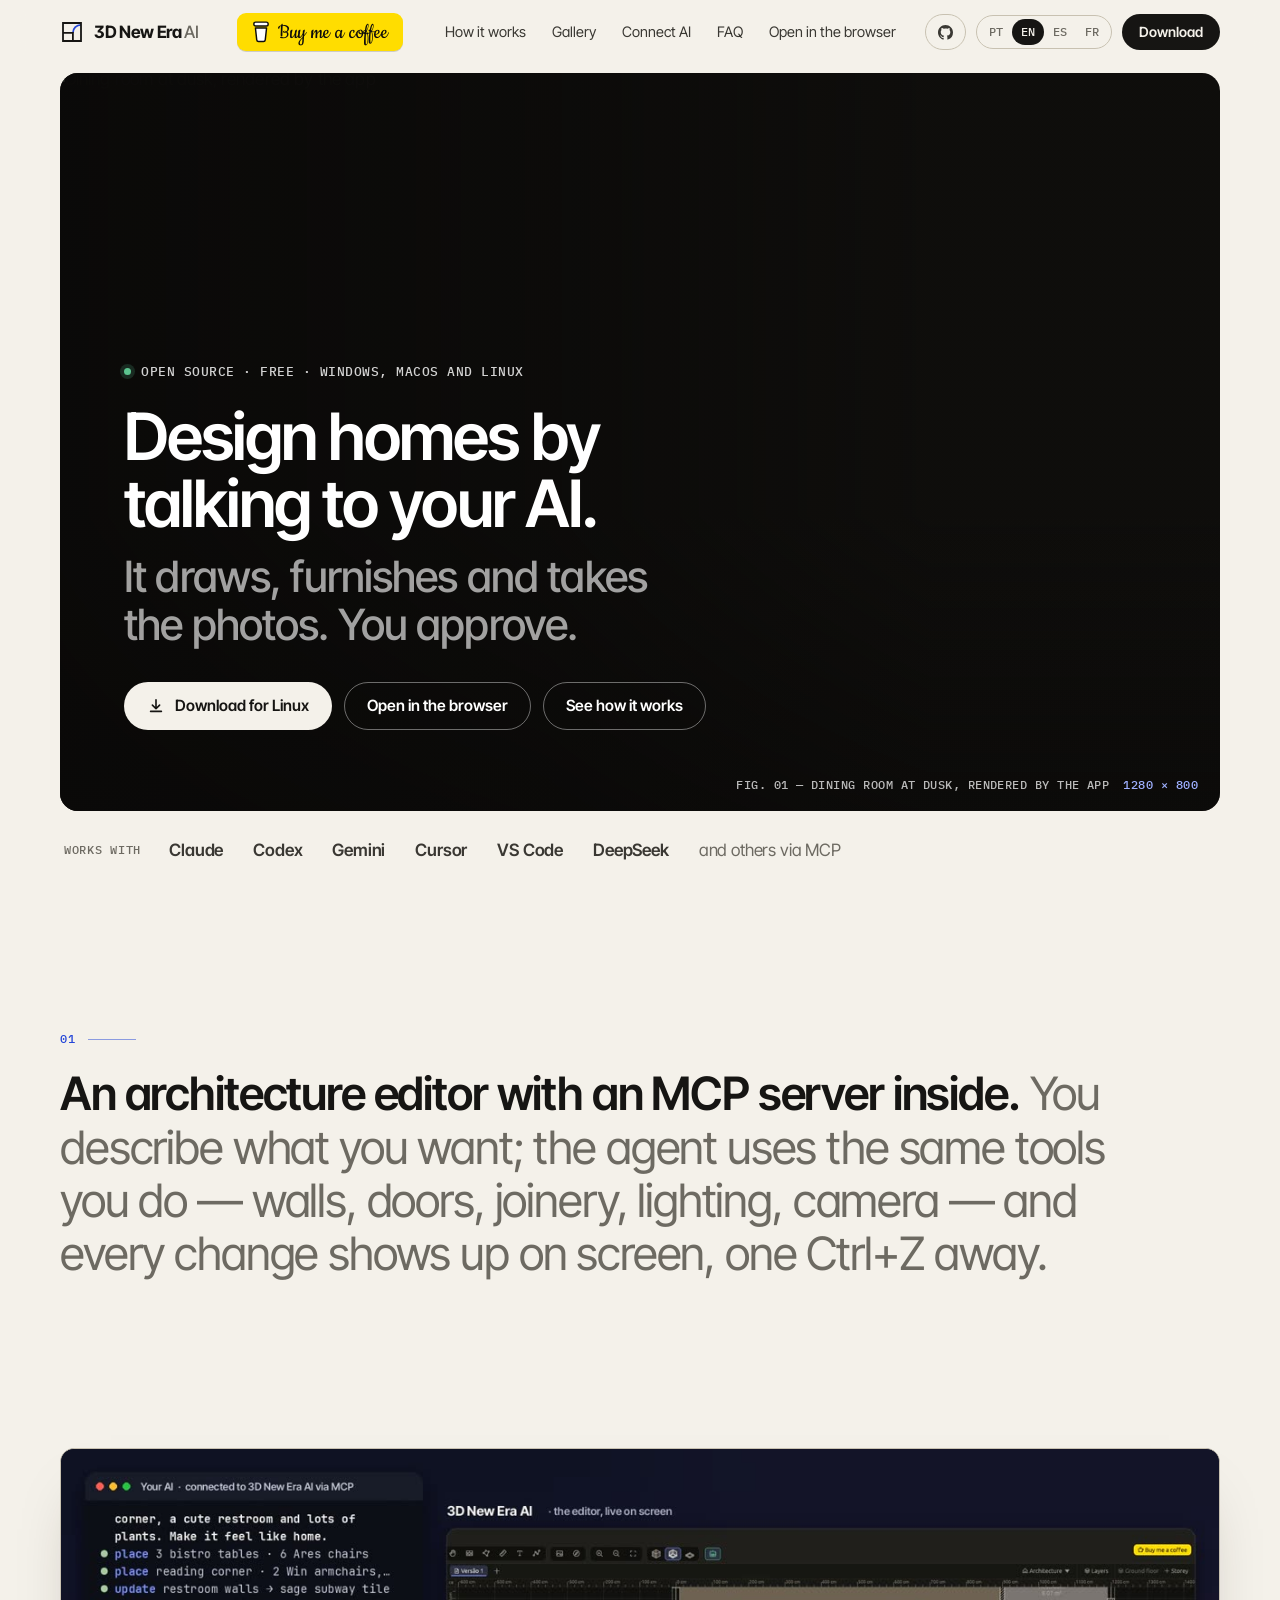
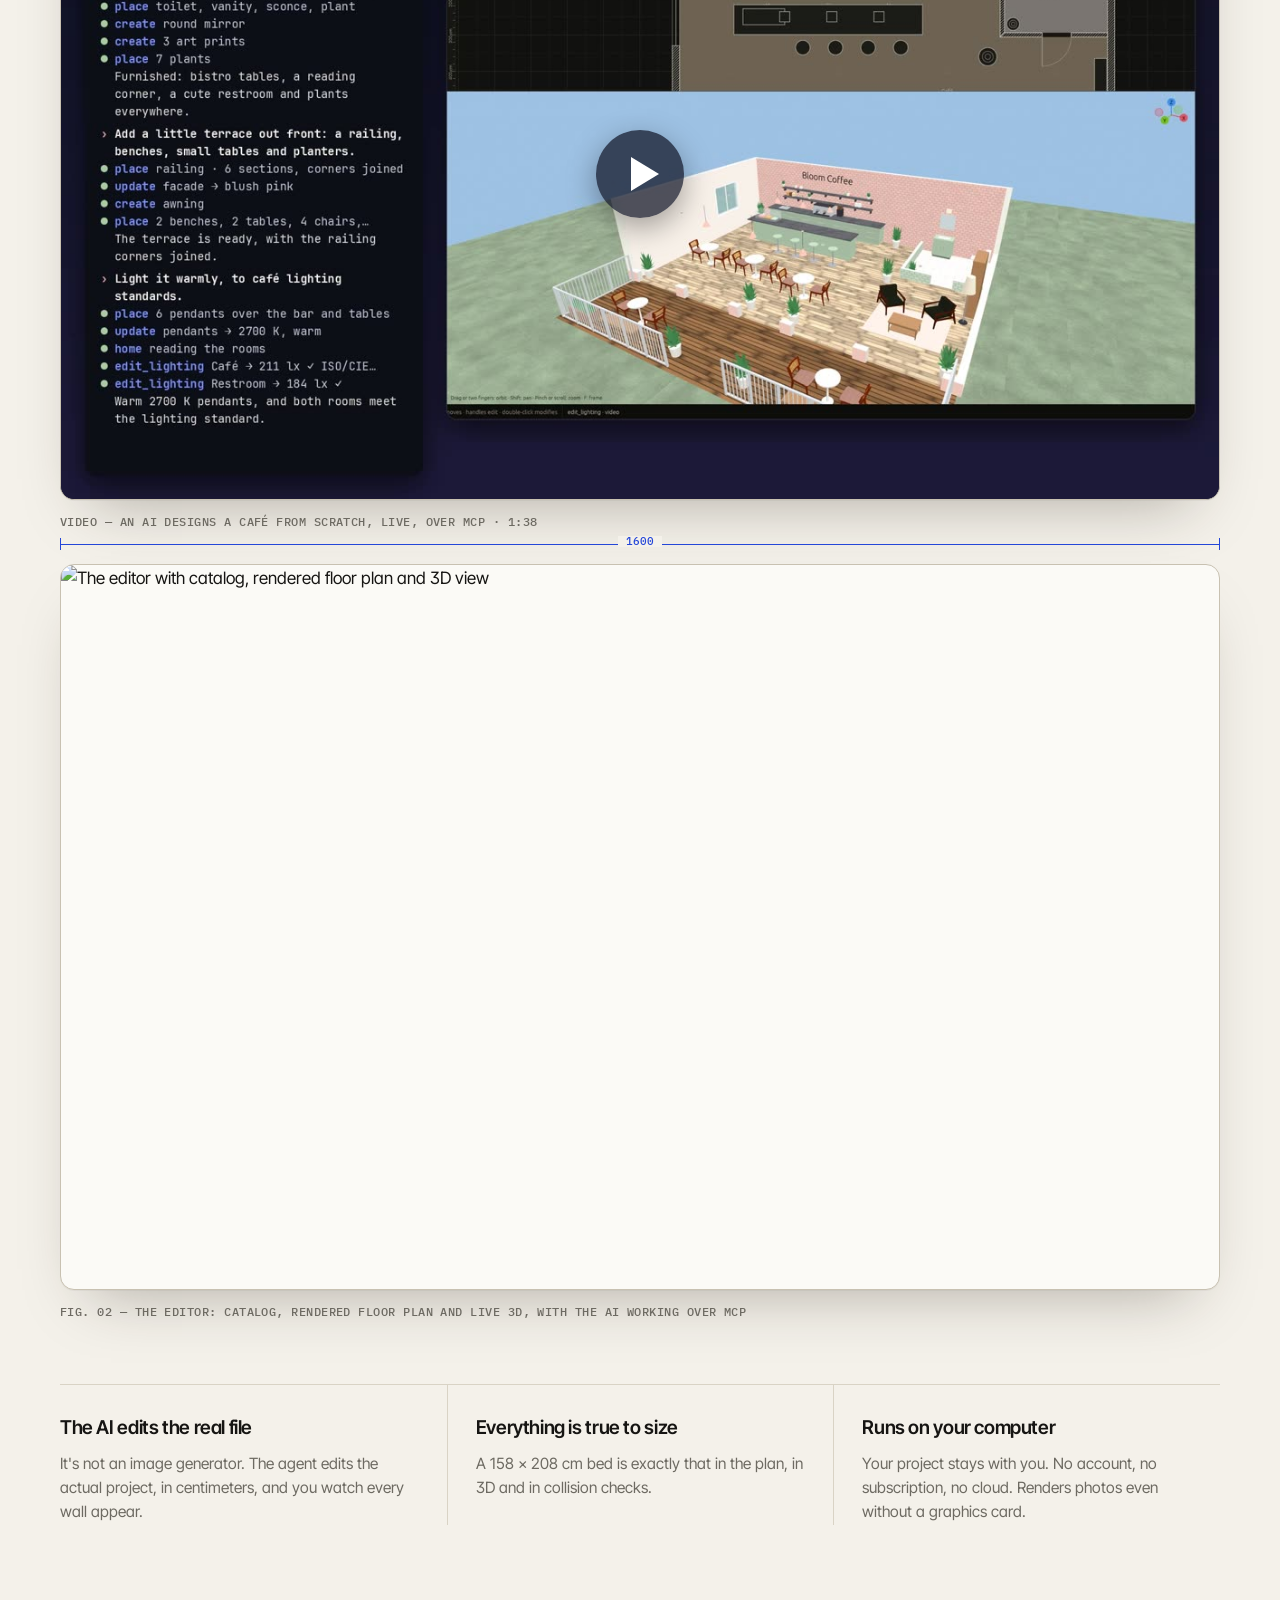
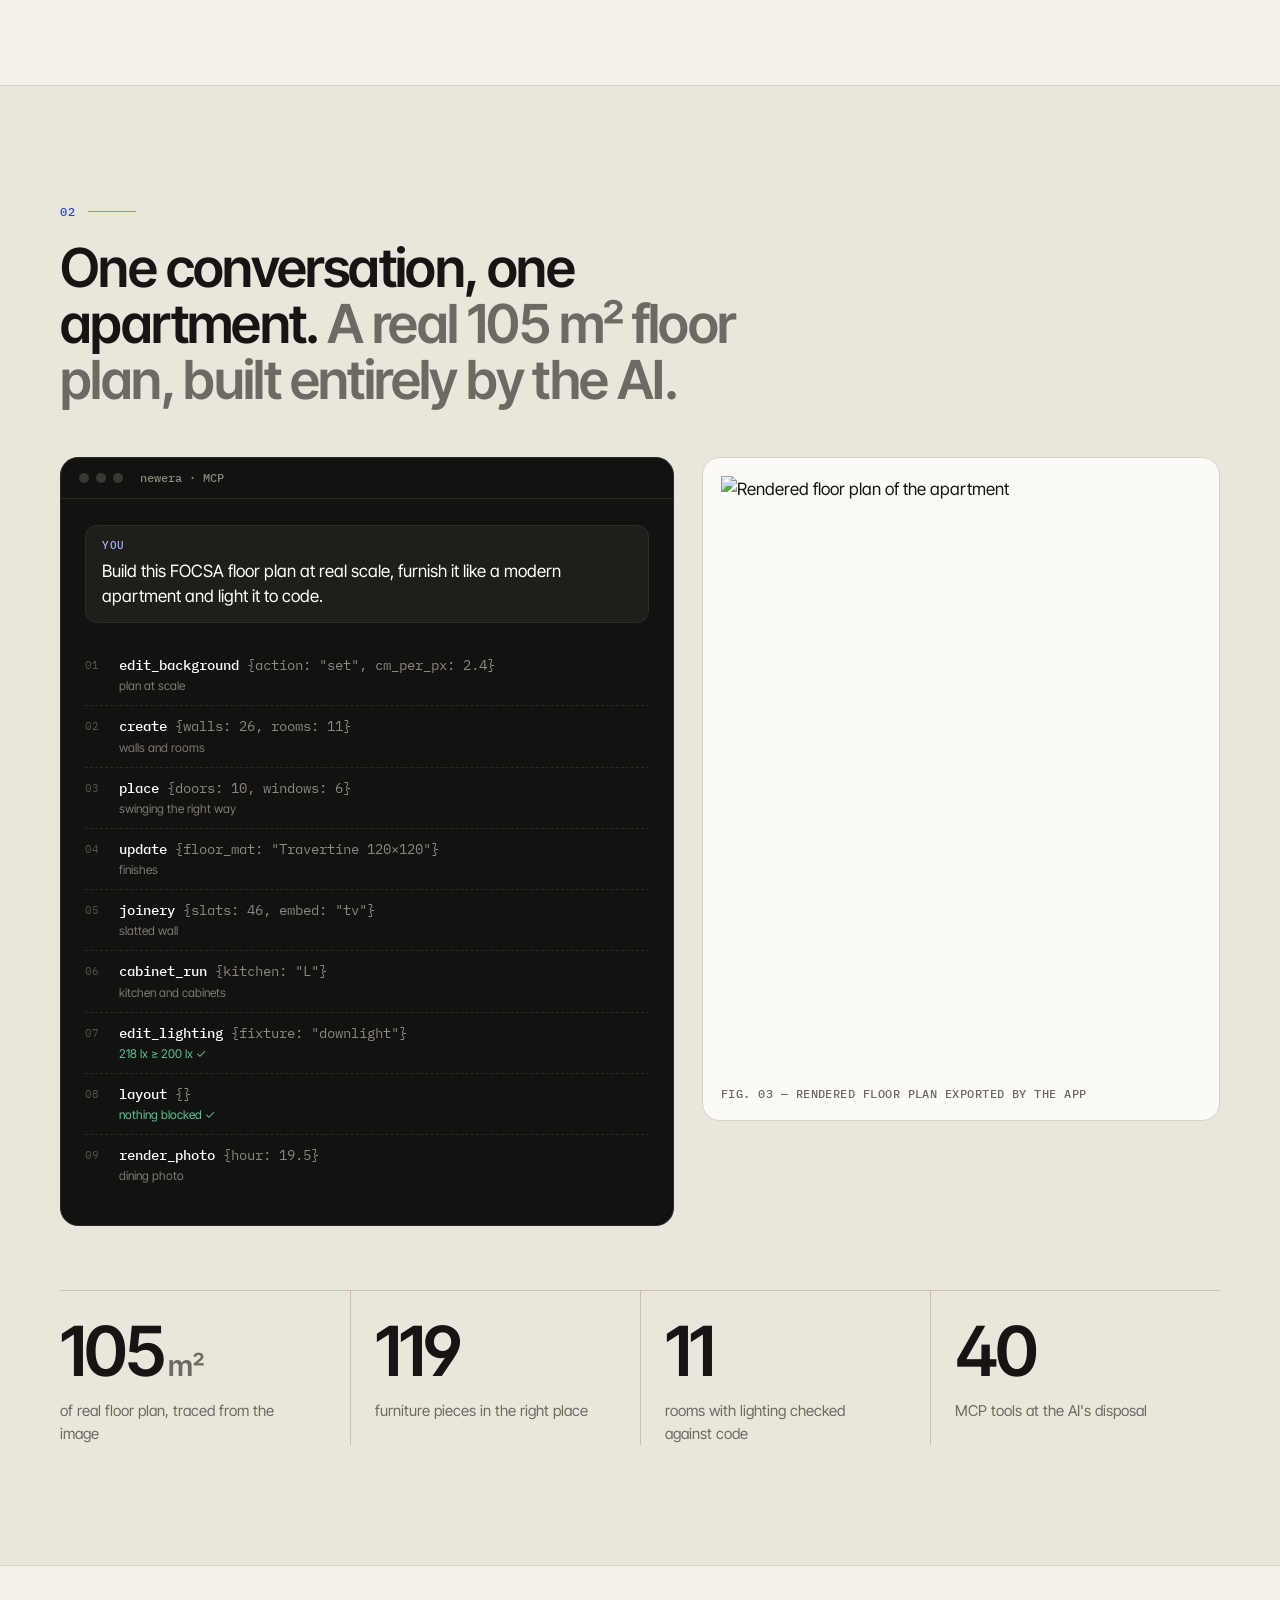
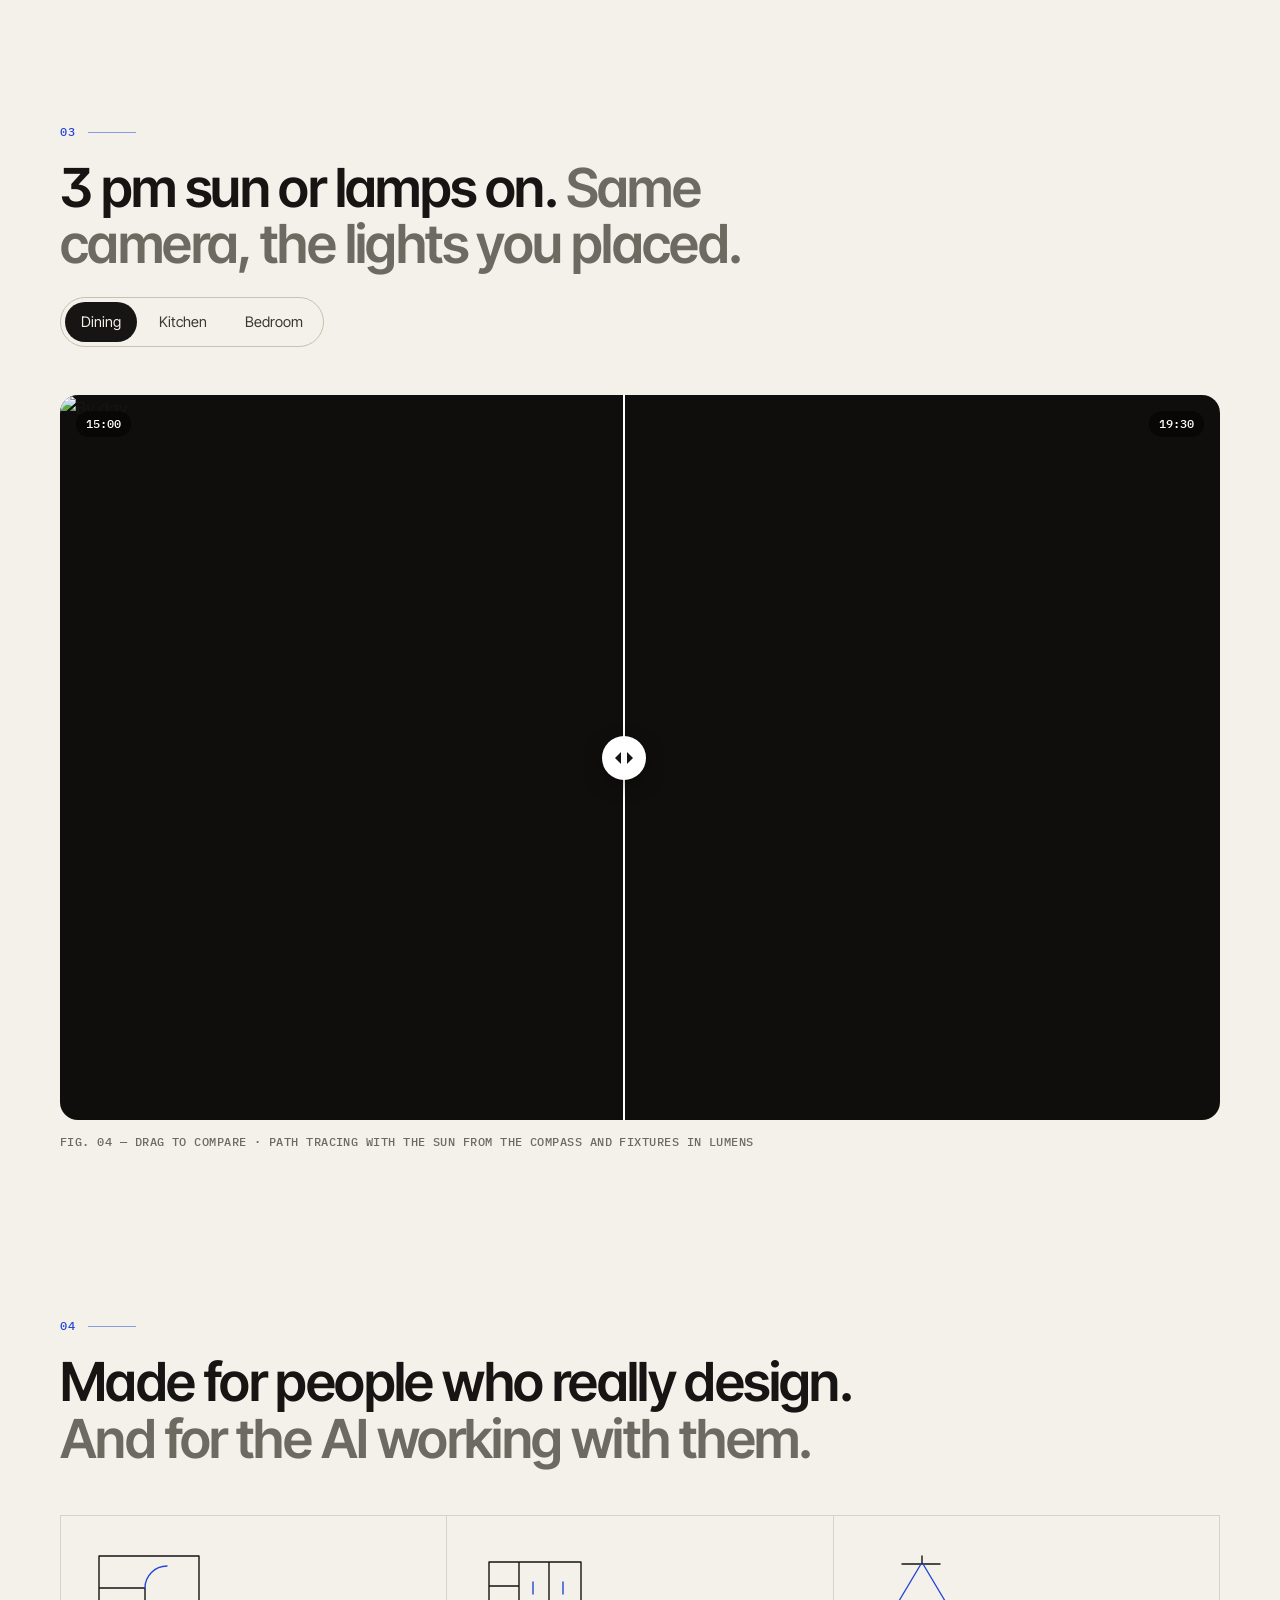
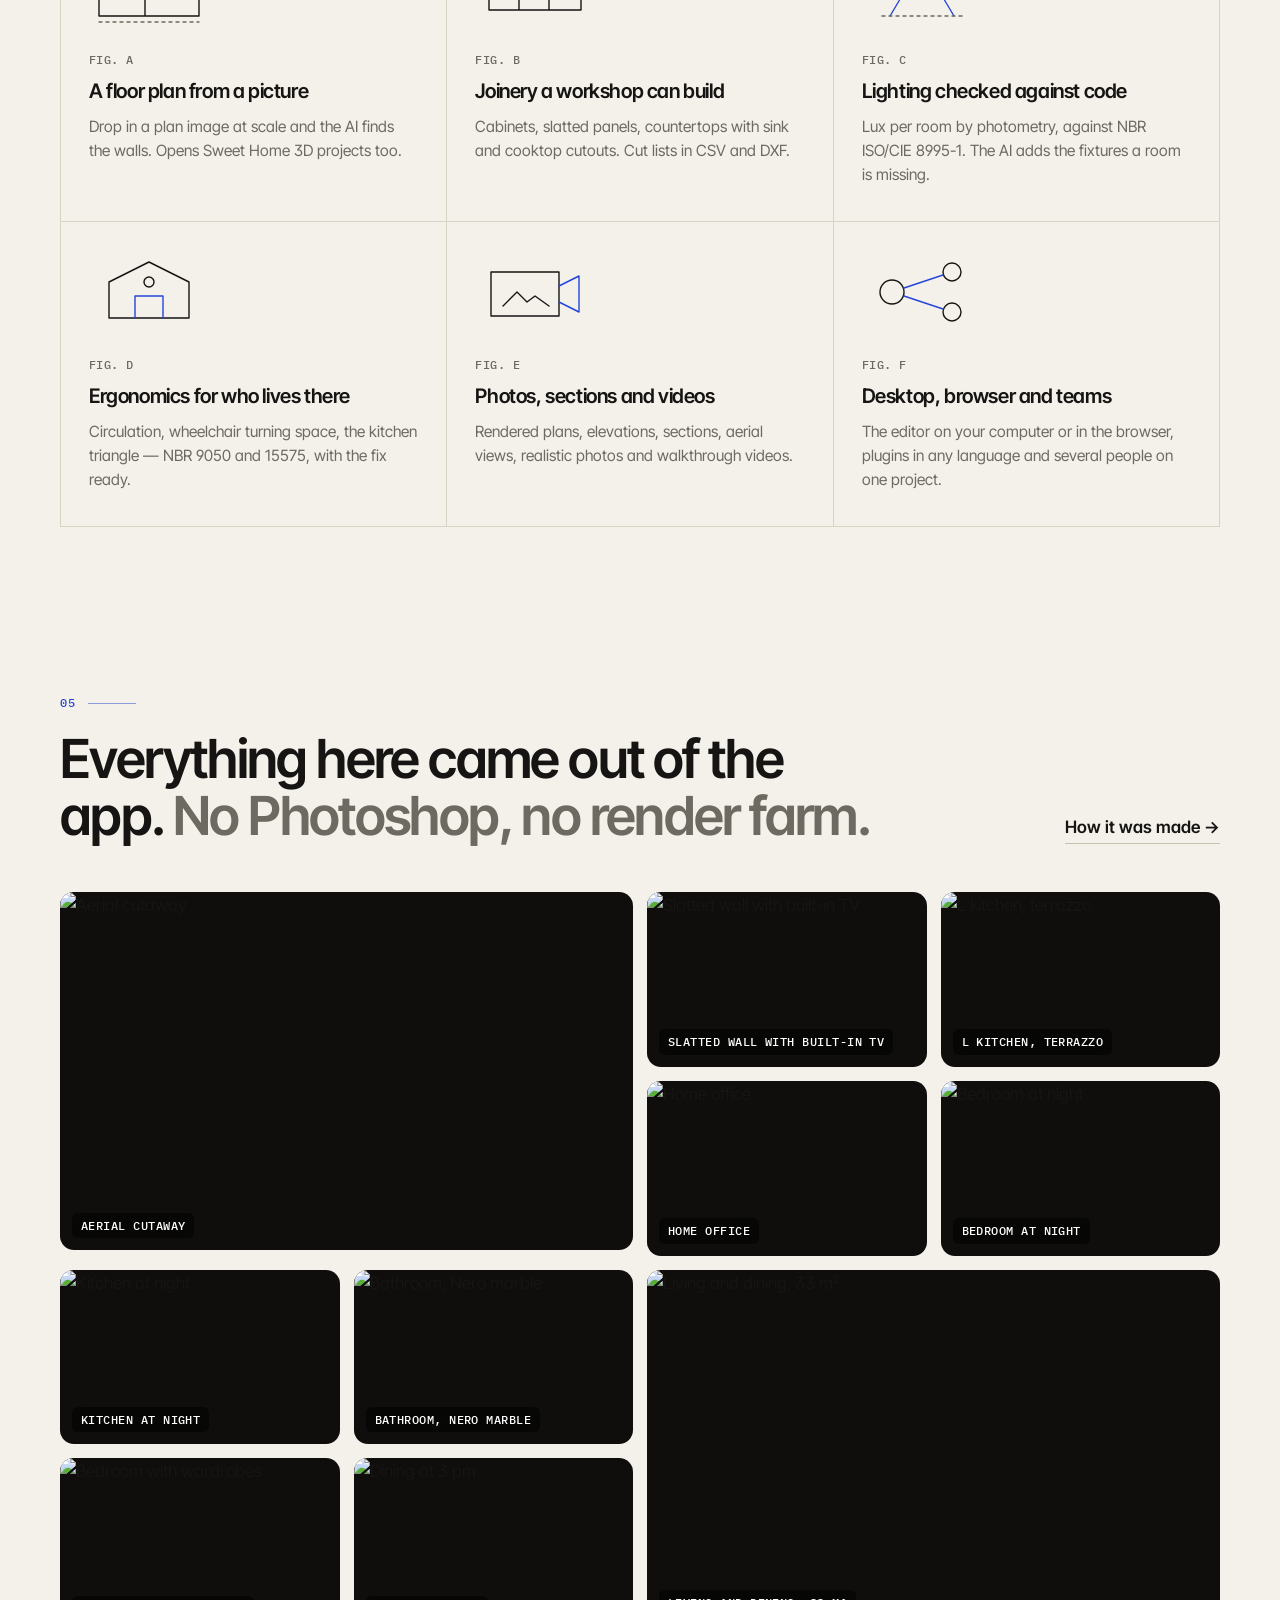
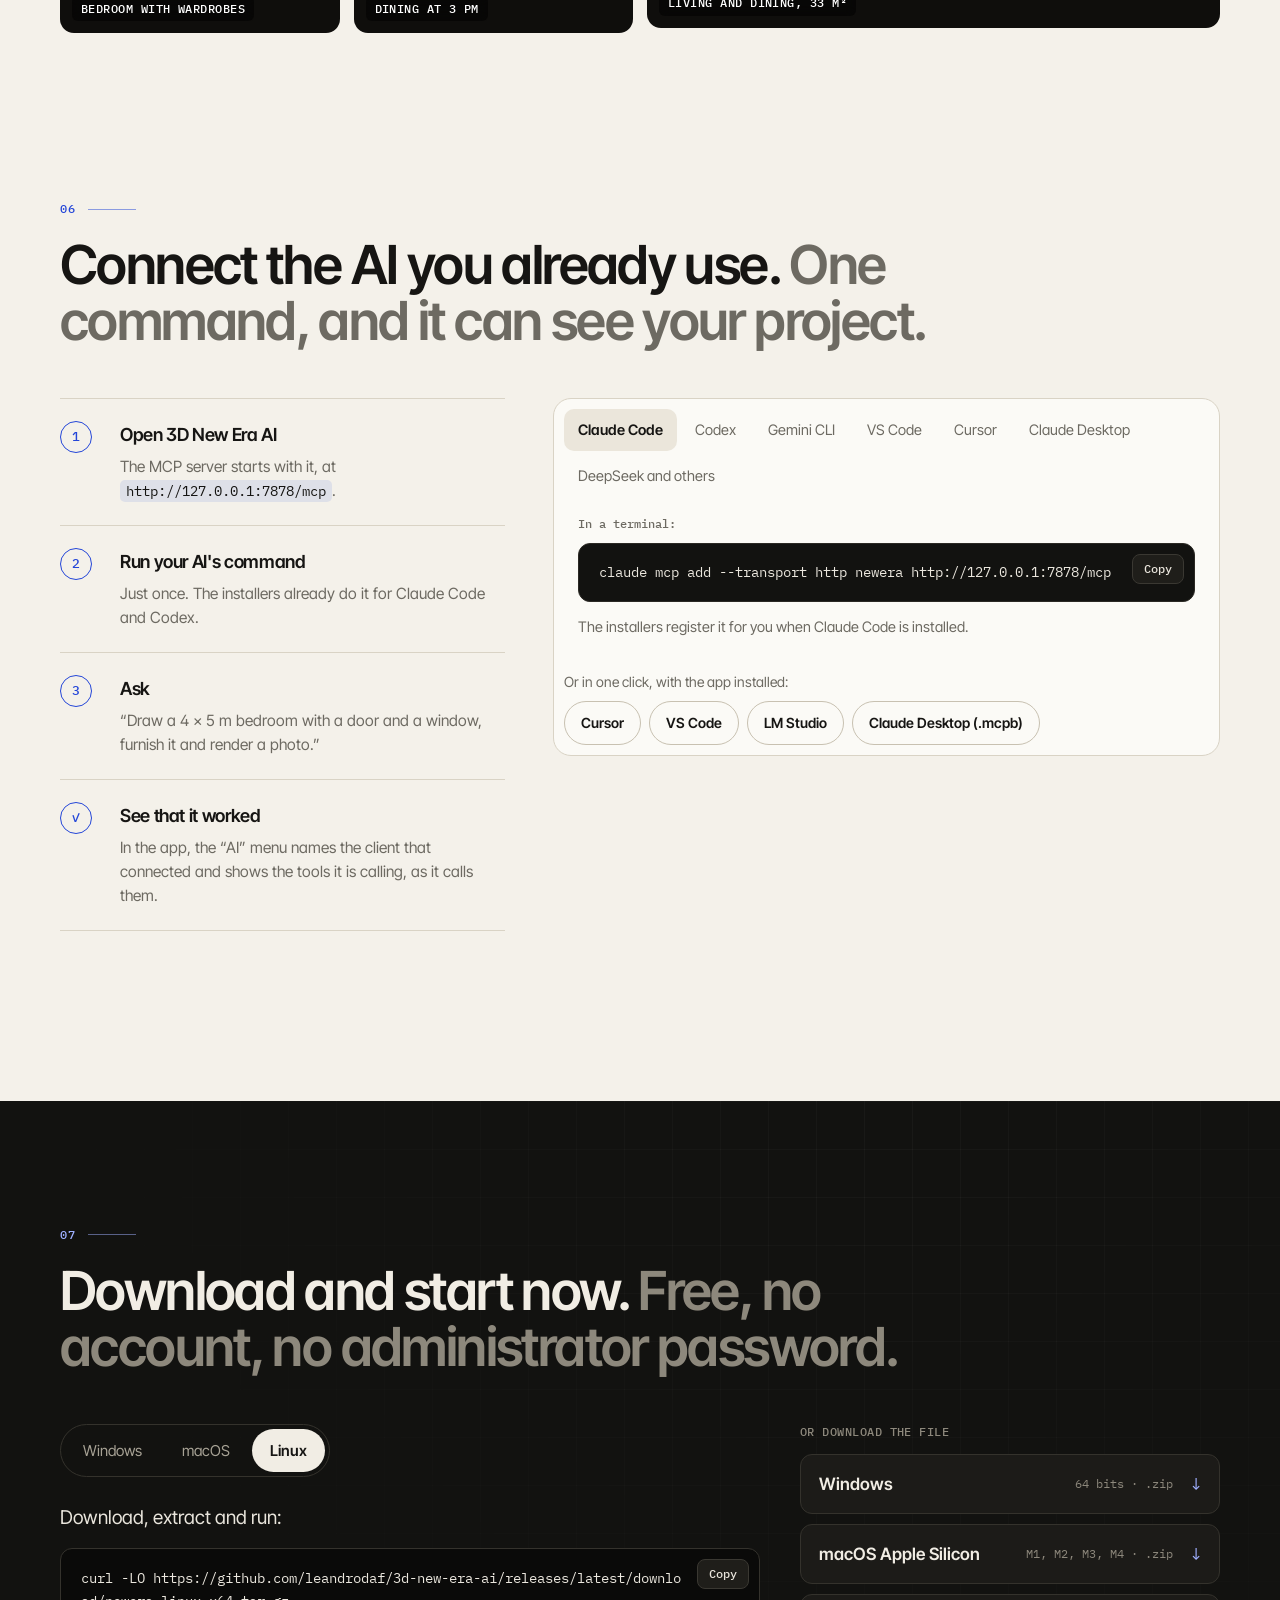
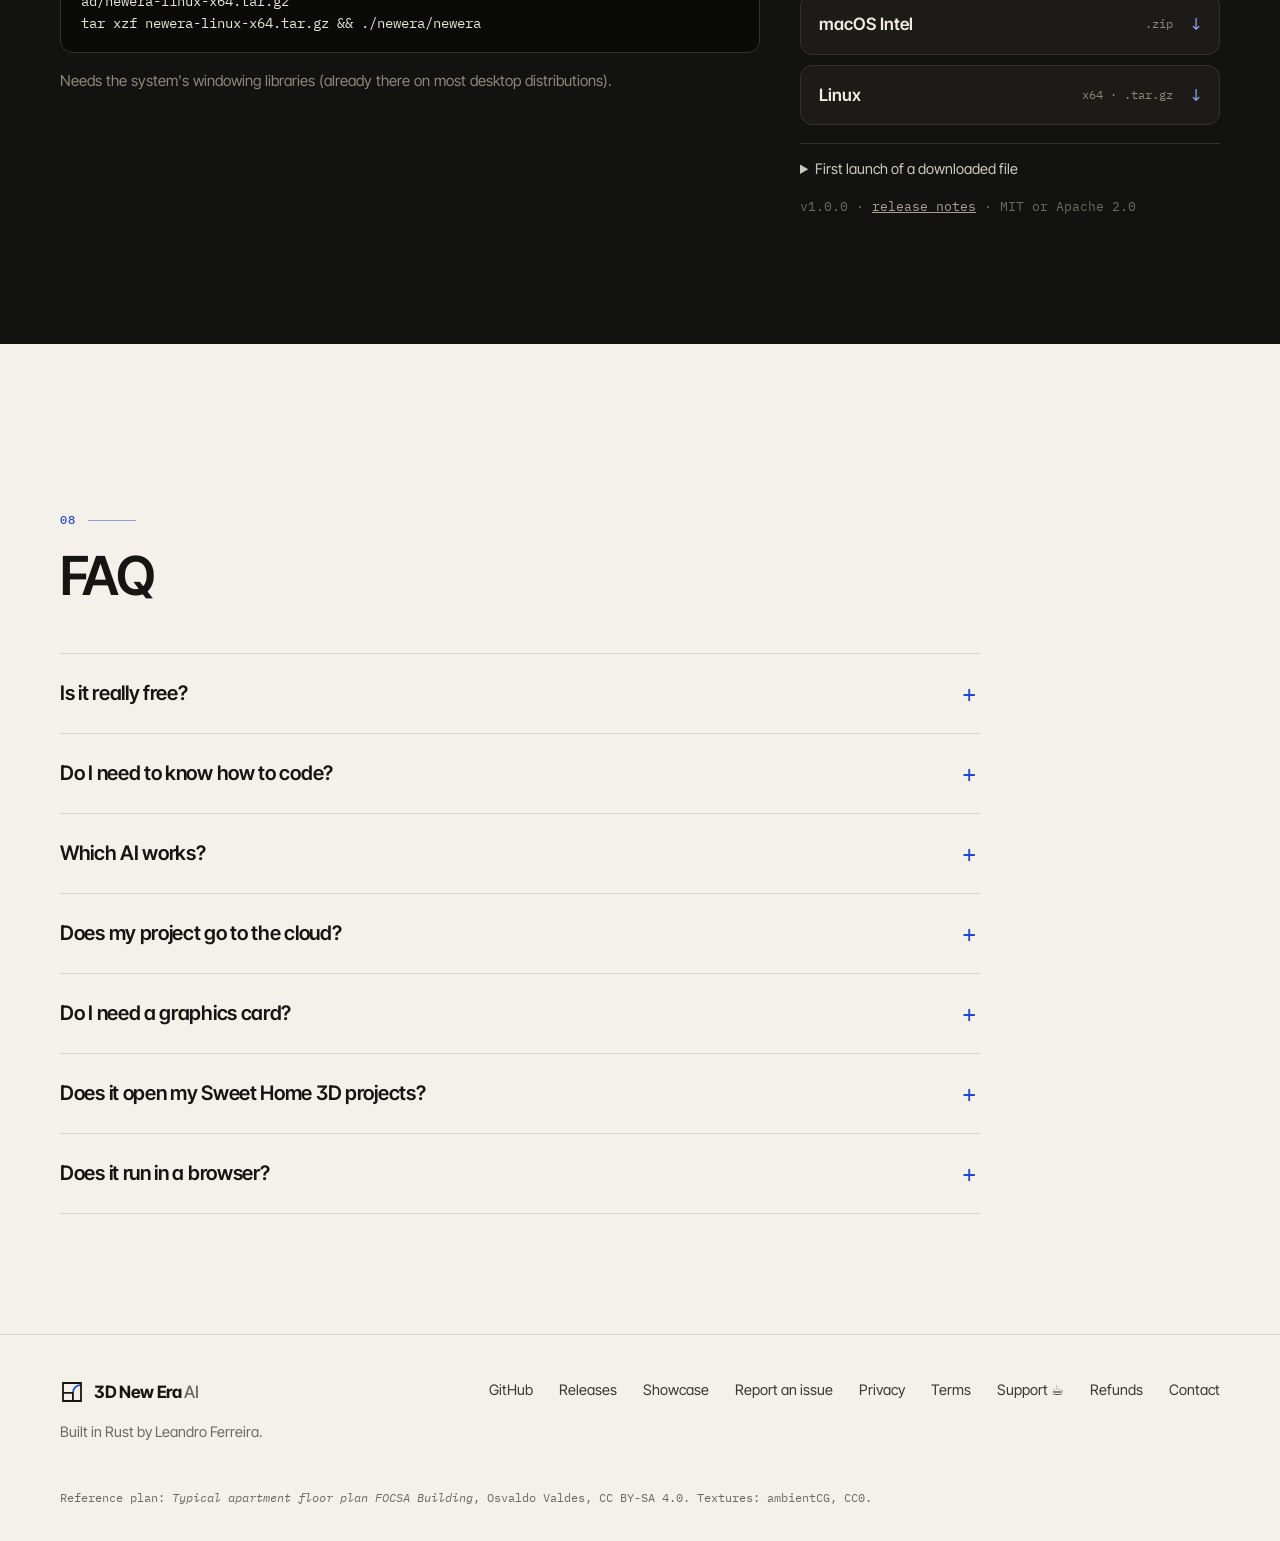
==== site/index.html @ bdf50d49 "feat(site): the landing page shows the demo video (#161) * feat(site): the landing page shows the de" ====
<!doctype html>
<html lang="pt-BR">
<head>
<meta charset="utf-8">
<meta name="viewport" content="width=device-width, initial-scale=1">
<title>3D New Era AI — design homes by talking to your AI</title>
<meta name="description" content="Open-source architecture and interiors editor with an MCP server inside. Your AI draws, furnishes, lights to code and renders the photos — live on your screen. Windows, macOS and Linux.">
<meta name="theme-color" content="#f4f1ea" media="(prefers-color-scheme: light)">
<meta name="theme-color" content="#12110f" media="(prefers-color-scheme: dark)">
<meta name="author" content="Leandro Ferreira">
<meta name="application-name" content="3D New Era AI">
<meta name="robots" content="index, follow, max-image-preview:large, max-snippet:-1">
<link rel="canonical" href="https://3dneweraai.com/">
<link rel="alternate" hreflang="pt-BR" href="https://3dneweraai.com/?lang=pt">
<link rel="alternate" hreflang="en" href="https://3dneweraai.com/?lang=en">
<link rel="alternate" hreflang="es" href="https://3dneweraai.com/?lang=es">
<link rel="alternate" hreflang="fr" href="https://3dneweraai.com/?lang=fr">
<link rel="alternate" hreflang="x-default" href="https://3dneweraai.com/">
<meta property="og:type" content="website">
<meta property="og:site_name" content="3D New Era AI">
<meta property="og:title" content="3D New Era AI — design homes by talking to your AI">
<meta property="og:description" content="Open-source architecture editor with MCP inside. The AI draws, furnishes, lights and renders. Free for Windows, macOS and Linux.">
<meta property="og:url" content="https://3dneweraai.com/">
<meta property="og:image" content="https://3dneweraai.com/og.jpg">
<meta property="og:image:width" content="1200">
<meta property="og:image:height" content="630">
<meta property="og:locale" content="en_US">
<meta property="og:locale:alternate" content="pt_BR">
<meta property="og:locale:alternate" content="es_ES">
<meta property="og:locale:alternate" content="fr_FR">
<meta property="og:image:alt" content="A floor plan and a rendered 3D view side by side in the 3D New Era AI editor">
<meta property="og:image:type" content="image/jpeg">
<meta name="twitter:card" content="summary_large_image">
<meta name="twitter:title" content="3D New Era AI — design homes by talking to your AI">
<meta name="twitter:description" content="Open-source architecture editor with an MCP server inside. The AI draws, furnishes, lights and renders. Free for Windows, macOS and Linux.">
<meta name="twitter:image" content="https://3dneweraai.com/og.jpg">
<meta name="twitter:image:alt" content="A floor plan and a rendered 3D view side by side in the 3D New Era AI editor">
<link rel="icon" href="favicon.svg" type="image/svg+xml">
<link rel="icon" href="icon-256.png" sizes="256x256" type="image/png">
<link rel="apple-touch-icon" href="icon-256.png">
<link rel="preconnect" href="https://fonts.googleapis.com">
<link rel="preconnect" href="https://fonts.gstatic.com" crossorigin>
<link href="https://fonts.googleapis.com/css2?family=Cookie&family=Inter+Tight:wght@400;500;600;700&family=IBM+Plex+Mono:wght@400;500&display=swap" rel="stylesheet">
<!-- Google tag (gtag.js) -->
<script async src="https://www.googletagmanager.com/gtag/js?id=G-PLY5GQC6EP"></script>
<script>
  window.dataLayer = window.dataLayer || [];
  function gtag(){dataLayer.push(arguments);}
  gtag('js', new Date());
  gtag('config', 'G-PLY5GQC6EP');
</script>
<link rel="stylesheet" href="styles.css">
<script type="application/ld+json">
{
  "@context": "https://schema.org",
  "@graph": [
    {
      "@type": "SoftwareApplication",
      "@id": "https://3dneweraai.com/#app",
      "name": "3D New Era AI",
      "alternateName": "3D New Era",
      "applicationCategory": "DesignApplication",
      "applicationSubCategory": "Home design, floor plan and interior design editor",
      "operatingSystem": "Windows 10+, macOS 11+, Linux",
      "softwareVersion": "1.3.0",
      "url": "https://3dneweraai.com/",
      "downloadUrl": "https://github.com/leandrodaf/3d-new-era-ai/releases/latest",
      "installUrl": "https://github.com/leandrodaf/3d-new-era-ai#install",
      "codeRepository": "https://github.com/leandrodaf/3d-new-era-ai",
      "programmingLanguage": "Rust",
      "license": "https://github.com/leandrodaf/3d-new-era-ai/blob/main/LICENSE-MIT",
      "isAccessibleForFree": true,
      "inLanguage": ["pt-BR", "en", "es", "fr"],
      "image": "https://3dneweraai.com/og.jpg",
      "screenshot": "https://3dneweraai.com/images/editor.png",
      "description": "Open-source architecture and interior design editor with a Model Context Protocol (MCP) server built in: an AI agent draws walls, doors and windows, furnishes rooms, builds joinery, checks lighting and ergonomics against standards, and renders photos and videos — on your own computer, with undo.",
      "featureList": [
        "MCP server so Claude, Codex, Gemini, Cursor, VS Code and any MCP client edit the project",
        "2D floor plan and real-time 3D view, everything in centimeters",
        "Traces walls from a floor plan image and opens Sweet Home 3D (.sh3d) projects",
        "Joinery: cabinets, slatted panels and countertops, with cut lists in CSV and DXF",
        "Lighting checked by photometry against NBR ISO/CIE 8995-1",
        "Ergonomics and accessibility checks (NBR 9050, NBR 15575)",
        "Electrical, telecom and plumbing projects with load schedule and NBR 5410 checks",
        "Path-traced photos, rendered plans, elevations, sections and walkthrough videos",
        "Runs offline on the CPU, no account and no subscription"
      ],
      "keywords": "home design, floor plan software, interior design, architecture, CAD, 3D, MCP server, Model Context Protocol, AI agent, Sweet Home 3D alternative, open source, Rust",
      "offers": { "@type": "Offer", "price": "0", "priceCurrency": "USD" },
      "author": { "@id": "https://3dneweraai.com/#author" },
      "publisher": { "@id": "https://3dneweraai.com/#author" }
    },
    {
      "@type": "Person",
      "@id": "https://3dneweraai.com/#author",
      "name": "Leandro Ferreira",
      "url": "https://github.com/leandrodaf"
    },
    {
      "@type": "WebSite",
      "@id": "https://3dneweraai.com/#site",
      "name": "3D New Era AI",
      "url": "https://3dneweraai.com/",
      "inLanguage": ["pt-BR", "en", "es", "fr"],
      "about": { "@id": "https://3dneweraai.com/#app" }
    },
    {
      "@type": "FAQPage",
      "@id": "https://3dneweraai.com/#faq",
      "inLanguage": "en",
      "mainEntity": [
        {
          "@type": "Question",
          "name": "Is it really free?",
          "acceptedAnswer": { "@type": "Answer", "text": "Yes. It is open source (MIT or Apache 2.0), with no account and no subscription. You only pay for the AI you choose, if it is a paid one." }
        },
        {
          "@type": "Question",
          "name": "Do I need to know how to code?",
          "acceptedAnswer": { "@type": "Answer", "text": "No. Install with one command, open the app and draw with the mouse like any editor. The AI is optional \u2014 once connected, you just talk to it." }
        },
        {
          "@type": "Question",
          "name": "Which AI works with it?",
          "acceptedAnswer": { "@type": "Answer", "text": "Any app that speaks MCP: Claude Code, Claude Desktop, Codex, Gemini CLI, Cursor, VS Code, Windsurf, and apps like Cline and Cherry Studio that run DeepSeek, Qwen, Llama and other models." }
        },
        {
          "@type": "Question",
          "name": "Does my project go to the cloud?",
          "acceptedAnswer": { "@type": "Answer", "text": "No. The app and its MCP server run on your computer and only accept connections from the same machine. The project is your own .newera file." }
        },
        {
          "@type": "Question",
          "name": "Do I need a graphics card?",
          "acceptedAnswer": { "@type": "Answer", "text": "No. The 3D view uses the GPU when there is one, and photos render on the CPU \u2014 even on a headless server." }
        },
        {
          "@type": "Question",
          "name": "Does it run in a browser?",
          "acceptedAnswer": { "@type": "Answer", "text": "The full editor compiles to WebAssembly and runs in a tab. Chrome and Edge are the supported browsers (and Safari 26, which has WebGPU); where there is no WebGPU \u2014 Firefox today \u2014 it falls back to WebGL and draws everything, but is not guaranteed. The desktop app is the one that brings the MCP server to your AI." }
        },
        {
          "@type": "Question",
          "name": "Does it open my Sweet Home 3D projects?",
          "acceptedAnswer": { "@type": "Answer", "text": "Yes, .sh3d files open with walls, rooms, furniture, lights, cameras and levels." }
        }
      ]
    }
  ]
}
</script>
</head>
<body>

<a class="skip" href="#main" data-i18n="skip">Pular para o conteúdo</a>

<header class="nav" id="top">
  <div class="wrap nav__row">
    <a class="brand" href="#top" aria-label="3D New Era AI">
      <svg class="brand__mark" viewBox="0 0 32 32" aria-hidden="true"><path d="M17.2 17.2a10.8 10.8 0 0 1 10.8-10.8" fill="none" stroke="var(--accent)" stroke-width="2.4"/><path d="M4 4h24v24H4z M4 17.2h13.2V28" fill="none" stroke="currentColor" stroke-width="2.4"/></svg>
      <span>3D New Era <em>AI</em></span>
    </a>
    <a class="bmc" href="https://buymeacoffee.com/leandrodaf/membership" target="_blank"
       rel="noopener" data-i18n-label="aria.bmc" aria-label="Me paga um café">
      <svg class="bmc__cup" viewBox="0 0 26 32" aria-hidden="true" focusable="false">
        <rect x="2.6" y="1.6" width="20.8" height="5.6" rx="2.6"/>
        <path d="M4.9 10.2h16.2l-1.9 17.3a2.7 2.7 0 0 1-2.7 2.4H9.5a2.7 2.7 0 0 1-2.7-2.4z"/>
      </svg>
      <span class="bmc__text" data-i18n="bmc">Me paga um café</span>
    </a>
    <nav class="nav__links" data-i18n-label="aria.sections" aria-label="Seções">
      <a href="#como" data-i18n="nav.how">Como funciona</a>
      <a href="#galeria" data-i18n="nav.gallery">Galeria</a>
      <a href="#ia" data-i18n="nav.ai">Conectar IA</a>
      <a href="#faq" data-i18n="nav.faq">Dúvidas</a>
      <a href="/app/" data-i18n="nav.try">Abrir no navegador</a>
    </nav>
    <div class="nav__actions">
      <a class="stars" href="https://github.com/leandrodaf/3d-new-era-ai" rel="noopener"
         data-i18n-label="aria.github" aria-label="Repositório no GitHub">
        <svg viewBox="0 0 16 16" aria-hidden="true" width="15" height="15"><path fill="currentColor" d="M8 0C3.58 0 0 3.58 0 8c0 3.54 2.29 6.53 5.47 7.59.4.07.55-.17.55-.38 0-.19-.01-.82-.01-1.49-2.01.37-2.53-.49-2.69-.94-.09-.23-.48-.94-.82-1.13-.28-.15-.68-.52-.01-.53.63-.01 1.08.58 1.23.82.72 1.21 1.87.87 2.33.66.07-.52.28-.87.51-1.07-1.78-.2-3.64-.89-3.64-3.95 0-.87.31-1.59.82-2.15-.08-.2-.36-1.02.08-2.12 0 0 .67-.21 2.2.82a7.4 7.4 0 0 1 2-.27c.68 0 1.36.09 2 .27 1.53-1.04 2.2-.82 2.2-.82.44 1.1.16 1.92.08 2.12.51.56.82 1.27.82 2.15 0 3.07-1.87 3.75-3.65 3.95.29.25.54.73.54 1.48 0 1.07-.01 1.93-.01 2.2 0 .21.15.46.55.38A8.01 8.01 0 0 0 16 8c0-4.42-3.58-8-8-8Z"/></svg>
        <span class="stars__n" hidden></span>
      </a>
      <div class="lang" role="group" aria-label="Idioma / Language / Idioma / Langue">
        <button type="button" data-lang="pt" aria-pressed="true" lang="pt-BR" title="Português (Brasil)">PT</button>
        <button type="button" data-lang="en" aria-pressed="false" lang="en" title="English">EN</button>
        <button type="button" data-lang="es" aria-pressed="false" lang="es" title="Español">ES</button>
        <button type="button" data-lang="fr" aria-pressed="false" lang="fr" title="Français">FR</button>
      </div>
      <a class="btn btn--ink btn--sm" href="#baixar" data-i18n="nav.download">Baixar</a>
      <button class="nav__toggle" type="button" aria-expanded="false" aria-controls="nav-menu"
              data-i18n-label="aria.menu" aria-label="Menu">
        <svg viewBox="0 0 20 20" aria-hidden="true" width="18" height="18"><path fill="none" stroke="currentColor" stroke-width="1.8" stroke-linecap="round" d="M3 6h14M3 10h14M3 14h14"/></svg>
      </button>
    </div>
  </div>
  <nav class="nav__menu" id="nav-menu" data-i18n-label="aria.sections" aria-label="Seções" hidden>
    <a href="#como" data-i18n="nav.how">Como funciona</a>
    <a href="#galeria" data-i18n="nav.gallery">Galeria</a>
    <a href="#ia" data-i18n="nav.ai">Conectar IA</a>
    <a href="#faq" data-i18n="nav.faq">Dúvidas</a>
    <a href="/app/" data-i18n="nav.try">Abrir no navegador</a>
    <a href="https://github.com/leandrodaf/3d-new-era-ai" rel="noopener">GitHub</a>
    <div class="nav__menu-foot">
      <div class="lang" role="group" aria-label="Idioma / Language / Idioma / Langue">
        <button type="button" data-lang="pt" aria-pressed="true" lang="pt-BR" title="Português (Brasil)">PT</button>
        <button type="button" data-lang="en" aria-pressed="false" lang="en" title="English">EN</button>
        <button type="button" data-lang="es" aria-pressed="false" lang="es" title="Español">ES</button>
        <button type="button" data-lang="fr" aria-pressed="false" lang="fr" title="Français">FR</button>
      </div>
    </div>
  </nav>
</header>

<main id="main">

  <!-- HERO -->
  <section class="hero wrap">
    <figure class="hero__frame">
      <img src="images/showcase/09-dining-night.jpg" data-i18n-alt="alt.hero" alt="Sala de jantar ao anoitecer, renderizada pelo app" width="1280" height="800" fetchpriority="high">
      <div class="hero__shade" aria-hidden="true"></div>
      <div class="hero__copy">
        <p class="eyebrow eyebrow--light"><span class="dot"></span><span data-i18n="hero.eyebrow">Código aberto · grátis · Windows, macOS e Linux</span></p>
        <h1 class="hero__title">
          <span data-i18n="hero.title1">Projete casas conversando com a sua IA.</span>
          <span class="muted" data-i18n="hero.title2">Ela desenha, mobilia e fotografa. Você aprova.</span>
        </h1>
        <div class="hero__cta">
          <a class="btn btn--light" href="#baixar" data-download-primary>
            <svg viewBox="0 0 20 20" aria-hidden="true"><path d="M10 3v10m0 0l-4-4m4 4l4-4M4 16h12" fill="none" stroke="currentColor" stroke-width="1.8" stroke-linecap="round" stroke-linejoin="round"/></svg>
            <span data-download-label data-i18n="hero.download">Baixar grátis</span>
          </a>
          <a class="btn btn--glass" href="/app/" data-i18n="hero.try">Abrir no navegador</a>
          <a class="btn btn--glass" href="#como" data-i18n="hero.see">Ver como funciona</a>
        </div>
      </div>
      <figcaption class="fig fig--light"><span data-i18n="hero.fig">FIG. 01 — Jantar ao anoitecer, render do próprio app</span> <span class="fig__dim">1280 × 800</span></figcaption>
    </figure>

    <div class="works">
      <span class="works__label" data-i18n="works">Funciona com</span>
      <ul>
        <li>Claude</li><li>Codex</li><li>Gemini</li><li>Cursor</li><li>VS Code</li><li>DeepSeek</li><li data-i18n="works.more">e outras via MCP</li>
      </ul>
    </div>
  </section>

  <!-- STATEMENT -->
  <section class="statement wrap" id="como">
    <p class="section-no">01</p>
    <p class="statement__text">
      <strong data-i18n="st.strong">Um editor de arquitetura com um servidor MCP dentro.</strong>
      <span data-i18n="st.rest">Você descreve o que quer; o agente usa as mesmas ferramentas que você — paredes, portas, marcenaria, iluminação, câmera — e cada mudança aparece na tela, com Ctrl+Z para desfazer.</span>
    </p>
  </section>

  <!-- DEMO VIDEO: a poster and a link until it is clicked, so the page loads
       nothing from YouTube for a visitor who never plays it. -->
  <section class="demo wrap">
    <figure class="demo__shot">
      <a class="demo__play" href="https://www.youtube.com/watch?v=xg74ic_8qeA" data-youtube="xg74ic_8qeA" target="_blank" rel="noopener" data-i18n-label="aria.video" aria-label="Assistir: uma IA projeta um café em 3D, ao vivo (1:38)">
        <img src="demo-poster.jpg" data-i18n-alt="alt.video" alt="Uma IA projeta um café no editor, com o terminal da conversa ao lado" width="1280" height="720" loading="lazy">
        <span class="demo__button" aria-hidden="true"></span>
      </a>
    </figure>
    <p class="fig" data-i18n="demo.fig">VÍDEO — Uma IA projeta um café do zero, ao vivo, pelo MCP · 1:38</p>
  </section>

  <!-- PRODUCT -->
  <section class="product wrap">
    <div class="dim dim--top" aria-hidden="true"><span>1600</span></div>
    <figure class="product__shot">
      <img src="images/editor.png" data-i18n-alt="alt.editor" alt="O editor com catálogo, planta humanizada e vista 3D" width="1600" height="1000" loading="lazy">
    </figure>
    <div class="dim dim--side" aria-hidden="true"><span>1000</span></div>
    <p class="fig" data-i18n="product.fig">FIG. 02 — O editor: catálogo, planta humanizada e 3D ao vivo, com a IA trabalhando pelo MCP</p>

    <div class="triad">
      <div>
        <h3 data-i18n="t1.h">A IA mexe no mesmo arquivo</h3>
        <p data-i18n="t1.p">Não é um gerador de imagem. O agente edita o projeto de verdade, em centímetros, e você vê cada parede nascer.</p>
      </div>
      <div>
        <h3 data-i18n="t2.h">Tudo tem medida real</h3>
        <p data-i18n="t2.p">Uma cama de 158 × 208 cm é exatamente isso na planta, no 3D e na conferência de colisões.</p>
      </div>
      <div>
        <h3 data-i18n="t3.h">Roda no seu computador</h3>
        <p data-i18n="t3.p">Seu projeto fica com você. Sem conta, sem assinatura, sem nuvem. Renderiza fotos até sem placa de vídeo.</p>
      </div>
    </div>
  </section>

  <!-- CONVERSATION -->
  <section class="convo" aria-labelledby="convo-title">
    <div class="wrap">
      <header class="head">
        <p class="section-no">02</p>
        <h2 id="convo-title" class="head__title"><span data-i18n="cv.h1">Uma conversa, um apartamento.</span> <span class="muted" data-i18n="cv.h2">Uma planta real de 105 m², montada inteira pela IA.</span></h2>
      </header>

      <div class="convo__grid">
        <div class="term" data-reveal>
          <div class="term__bar"><span></span><span></span><span></span><em>newera · MCP</em></div>
          <div class="term__body">
            <p class="term__you"><span class="term__who" data-i18n="cv.you">você</span><span data-i18n="cv.prompt">Monte esta planta do FOCSA em escala real, mobilie como um apê moderno e ilumine pela norma.</span></p>
            <ol class="term__calls">
              <li><b>edit_background</b><span class="args">{action: "set", cm_per_px: 2.4}</span><i data-i18n="cv.c1">planta na escala</i></li>
              <li><b>create</b><span class="args">{walls: 26, rooms: 11}</span><i data-i18n="cv.c2">paredes e cômodos</i></li>
              <li><b>place</b><span class="args">{doors: 10, windows: 6}</span><i data-i18n="cv.c3">abrindo pro lado certo</i></li>
              <li><b>update</b><span class="args">{floor_mat: "Travertine 120×120"}</span><i data-i18n="cv.c4">acabamentos</i></li>
              <li><b>joinery</b><span class="args">{slats: 46, embed: "tv"}</span><i data-i18n="cv.c5">painel ripado</i></li>
              <li><b>cabinet_run</b><span class="args">{kitchen: "L"}</span><i data-i18n="cv.c6">cozinha e armários</i></li>
              <li><b>edit_lighting</b><span class="args">{fixture: "downlight"}</span><i class="ok">218 lx ≥ 200 lx ✓</i></li>
              <li><b>layout</b><span class="args">{}</span><i class="ok" data-i18n="cv.c8">nada bloqueado ✓</i></li>
              <li><b>render_photo</b><span class="args">{hour: 19.5}</span><i data-i18n="cv.c9">foto do jantar</i></li>
            </ol>
          </div>
        </div>
        <figure class="plan" data-reveal>
          <img src="images/showcase/13-rendered-plan.jpg" data-i18n-alt="alt.plan" alt="Planta humanizada do apartamento" width="1600" height="2000" loading="lazy">
          <figcaption class="fig" data-i18n="cv.fig">FIG. 03 — Planta humanizada gerada pelo app</figcaption>
        </figure>
      </div>

      <dl class="stats">
        <div><dt>105<small>m²</small></dt><dd data-i18n="s1">de planta real, traçada da imagem</dd></div>
        <div><dt>119</dt><dd data-i18n="s2">móveis e peças no lugar certo</dd></div>
        <div><dt>11</dt><dd data-i18n="s3">cômodos com luz calculada pela NBR</dd></div>
        <div><dt>40</dt><dd data-i18n="s4">ferramentas MCP à disposição da IA</dd></div>
      </dl>
    </div>
  </section>

  <!-- DAY / NIGHT -->
  <section class="daynight wrap" aria-labelledby="dn-title">
    <header class="head head--split">
      <div>
        <p class="section-no">03</p>
        <h2 id="dn-title" class="head__title"><span data-i18n="dn.h1">Sol das 15h ou luzes acesas.</span> <span class="muted" data-i18n="dn.h2">A mesma câmera, a luz que você colocou.</span></h2>
      </div>
      <div class="chips" role="tablist" data-i18n-label="aria.room" aria-label="Ambiente">
        <button type="button" role="tab" aria-selected="true" data-scene="jantar" data-i18n="dn.dining">Jantar</button>
        <button type="button" role="tab" aria-selected="false" data-scene="cozinha" data-i18n="dn.kitchen">Cozinha</button>
        <button type="button" role="tab" aria-selected="false" data-scene="suite" data-i18n="dn.suite">Suíte</button>
      </div>
    </header>
    <div class="compare" style="--pos:50%">
      <img class="compare__img" data-day src="images/showcase/02-dining-living.jpg" data-i18n-alt="alt.day" alt="De dia" width="1280" height="800" loading="lazy">
      <div class="compare__night"><img class="compare__img" data-night src="images/showcase/09-dining-night.jpg" data-i18n-alt="alt.night" alt="À noite" width="1280" height="800" loading="lazy"></div>
      <span class="compare__tag compare__tag--l">15:00</span>
      <span class="compare__tag compare__tag--r">19:30</span>
      <div class="compare__handle" aria-hidden="true"><span></span></div>
      <input class="compare__range" type="range" min="0" max="100" value="50" aria-label="Comparar dia e noite" data-i18n-aria="dn.aria">
    </div>
    <p class="fig" data-i18n="dn.fig">FIG. 04 — Arraste para comparar · path tracing com sol pela bússola e luminárias em lúmens</p>
  </section>

  <!-- FEATURES -->
  <section class="features wrap" aria-labelledby="ft-title">
    <header class="head">
      <p class="section-no">04</p>
      <h2 id="ft-title" class="head__title"><span data-i18n="ft.h1">Feito para quem projeta de verdade.</span> <span class="muted" data-i18n="ft.h2">E para a IA que trabalha junto.</span></h2>
    </header>
    <div class="grid6">
      <article>
        <svg viewBox="0 0 120 80" aria-hidden="true"><path d="M10 70V10h100v60H10z M10 42h46v28"/><path class="a" d="M56 42a22 22 0 0 1 22-22"/><path class="d" d="M10 76h100"/></svg>
        <p class="fig">FIG. A</p>
        <h3 data-i18n="f1.h">Planta a partir de uma foto</h3>
        <p data-i18n="f1.p">Coloque a imagem de uma planta em escala e a IA encontra as paredes. Abre projetos do Sweet Home 3D.</p>
      </article>
      <article>
        <svg viewBox="0 0 120 80" aria-hidden="true"><path d="M14 16h92v48H14z M44 16v48 M74 16v48 M14 40h30"/><path class="a" d="M58 36v12 M88 36v12"/></svg>
        <p class="fig">FIG. B</p>
        <h3 data-i18n="f2.h">Marcenaria que a oficina fabrica</h3>
        <p data-i18n="f2.p">Armários, painéis ripados, bancadas com recorte de cuba e cooktop. Sai lista de corte em CSV e DXF.</p>
      </article>
      <article>
        <svg viewBox="0 0 120 80" aria-hidden="true"><path d="M60 10v8 M40 18l38 0"/><path class="a" d="M59 18L28 70 M61 18L92 70"/><path class="d" d="M20 70h80"/></svg>
        <p class="fig">FIG. C</p>
        <h3 data-i18n="f3.h">Luz calculada pela NBR</h3>
        <p data-i18n="f3.p">Lux por cômodo por fotometria, contra a NBR ISO/CIE 8995-1. A IA coloca as luminárias que faltam.</p>
      </article>
      <article>
        <svg viewBox="0 0 120 80" aria-hidden="true"><path d="M20 66V30l40-20 40 20v36z"/><path class="a" d="M46 66V44h28v22"/><circle cx="60" cy="30" r="5"/></svg>
        <p class="fig">FIG. D</p>
        <h3 data-i18n="f4.h">Ergonomia para quem mora</h3>
        <p data-i18n="f4.p">Circulação, giro de cadeira de rodas, triângulo da cozinha — NBR 9050 e 15575, com a correção pronta.</p>
      </article>
      <article>
        <svg viewBox="0 0 120 80" aria-hidden="true"><path d="M16 20h68v44H16z"/><path class="a" d="M84 34l20-10v36l-20-10"/><path d="M28 54l14-14 10 10 8-6 14 10"/></svg>
        <p class="fig">FIG. E</p>
        <h3 data-i18n="f5.h">Fotos, cortes e vídeos</h3>
        <p data-i18n="f5.p">Planta humanizada, vistas, cortes, aéreas, fotos realistas e vídeo percorrendo o projeto.</p>
      </article>
      <article>
        <svg viewBox="0 0 120 80" aria-hidden="true"><circle cx="30" cy="40" r="12"/><circle cx="90" cy="20" r="9"/><circle cx="90" cy="60" r="9"/><path class="a" d="M42 36l39-13 M42 44l39 13"/></svg>
        <p class="fig">FIG. F</p>
        <h3 data-i18n="f6.h">Desktop, navegador e equipe</h3>
        <p data-i18n="f6.p">Editor no computador ou no navegador, plugins em qualquer linguagem e várias pessoas no mesmo projeto.</p>
      </article>
    </div>
  </section>

  <!-- GALLERY -->
  <section class="gallery" id="galeria" aria-labelledby="gl-title">
    <div class="wrap">
      <header class="head head--split">
        <div>
          <p class="section-no">05</p>
          <h2 id="gl-title" class="head__title"><span data-i18n="gl.h1">Tudo aqui saiu do app.</span> <span class="muted" data-i18n="gl.h2">Sem Photoshop, sem render farm.</span></h2>
        </div>
        <a class="link-arrow" href="https://github.com/leandrodaf/3d-new-era-ai/blob/main/docs/SHOWCASE.md" rel="noopener" data-i18n="gl.how">Como foi feito →</a>
      </header>
      <div class="mosaic">
        <figure class="m-wide"><img src="images/showcase/12-aerial.jpg" data-i18n-alt="g1" alt="Vista aérea em corte" loading="lazy" width="1280" height="800"><figcaption data-i18n="g1">Aérea em corte</figcaption></figure>
        <figure><img src="images/showcase/03-tv-wall.jpg" data-i18n-alt="g2" alt="Painel ripado com TV" loading="lazy" width="1280" height="800"><figcaption data-i18n="g2">Painel ripado com TV embutida</figcaption></figure>
        <figure><img src="images/showcase/04-kitchen.jpg" data-i18n-alt="g3" alt="Cozinha em L" loading="lazy" width="1280" height="800"><figcaption data-i18n="g3">Cozinha em L, granilite</figcaption></figure>
        <figure><img src="images/showcase/05-office.jpg" data-i18n-alt="g4" alt="Escritório" loading="lazy" width="1280" height="800"><figcaption data-i18n="g4">Escritório</figcaption></figure>
        <figure><img src="images/showcase/11-master-bedroom-night.jpg" data-i18n-alt="g5" alt="Suíte à noite" loading="lazy" width="1280" height="800"><figcaption data-i18n="g5">Suíte à noite</figcaption></figure>
        <figure class="m-wide m-right"><img src="images/showcase/01-living-window.jpg" data-i18n-alt="g6" alt="Estar com painel ripado" loading="lazy" width="1280" height="800"><figcaption data-i18n="g6">Estar e jantar, 33 m²</figcaption></figure>
        <figure><img src="images/showcase/10-kitchen-night.jpg" data-i18n-alt="g7" alt="Cozinha à noite" loading="lazy" width="1280" height="800"><figcaption data-i18n="g7">Cozinha à noite</figcaption></figure>
        <figure><img src="images/showcase/08-bathroom.jpg" data-i18n-alt="g8" alt="Banheiro" loading="lazy" width="1280" height="800"><figcaption data-i18n="g8">Banheiro, mármore Nero</figcaption></figure>
        <figure><img src="images/showcase/07-master-bedroom.jpg" data-i18n-alt="g9" alt="Suíte de dia" loading="lazy" width="1280" height="800"><figcaption data-i18n="g9">Suíte com armários</figcaption></figure>
        <figure><img src="images/showcase/02-dining-living.jpg" data-i18n-alt="g10" alt="Jantar de dia" loading="lazy" width="1280" height="800"><figcaption data-i18n="g10">Jantar às 15h</figcaption></figure>
      </div>
    </div>
  </section>

  <!-- CONNECT AI -->
  <section class="connect wrap" id="ia" aria-labelledby="ai-title">
    <header class="head">
      <p class="section-no">06</p>
      <h2 id="ai-title" class="head__title"><span data-i18n="ai.h1">Conecte a IA que você já usa.</span> <span class="muted" data-i18n="ai.h2">Um comando, e ela passa a enxergar o seu projeto.</span></h2>
    </header>
    <div class="connect__grid">
      <ol class="steps">
        <li><b>1</b><div><h3 data-i18n="ai.s1h">Abra o 3D New Era AI</h3><p data-i18n="ai.s1p">O servidor MCP sobe junto, em <code>http://127.0.0.1:7878/mcp</code>.</p></div></li>
        <li><b>2</b><div><h3 data-i18n="ai.s2h">Rode o comando da sua IA</h3><p data-i18n="ai.s2p">Só uma vez. Os instaladores já fazem isso sozinhos para Claude Code e Codex.</p></div></li>
        <li><b>3</b><div><h3 data-i18n="ai.s3h">Peça</h3><p data-i18n="ai.s3p">“Desenhe um quarto de 4 × 5 m com porta e janela, mobilie e gere uma foto.”</p></div></li>
        <li><b>✓</b><div><h3 data-i18n="ai.s4h">Veja que funcionou</h3><p data-i18n="ai.s4p">No app, o menu “IA” mostra quem conectou e as ferramentas que a sua IA está chamando, na hora.</p></div></li>
      </ol>
      <div class="tabs">
        <div class="tabs__list" role="tablist" data-i18n-label="aria.client" aria-label="Cliente de IA">
          <button role="tab" aria-selected="true" data-tab="claude">Claude Code</button>
          <button role="tab" aria-selected="false" data-tab="codex">Codex</button>
          <button role="tab" aria-selected="false" data-tab="gemini">Gemini CLI</button>
          <button role="tab" aria-selected="false" data-tab="vscode">VS Code</button>
          <button role="tab" aria-selected="false" data-tab="cursor">Cursor</button>
          <button role="tab" aria-selected="false" data-tab="desktop">Claude Desktop</button>
          <button role="tab" aria-selected="false" data-tab="other" data-i18n="ai.other">DeepSeek e outras</button>
        </div>
        <div class="tabs__panel" role="tabpanel">
          <p class="tabs__where" data-where></p>
          <div class="code"><pre><code data-code></code></pre><button class="copy" type="button" data-copy data-i18n="copy">Copiar</button></div>
          <p class="tabs__note" data-note></p>
        </div>
        <p class="oneclick__lead" data-i18n="ai.oneclick">Ou num clique, com o app instalado:</p>
        <div class="oneclick">
          <a class="btn btn--sm btn--ghost" href="https://cursor.com/en/install-mcp?name=newera&amp;config=eyJjb21tYW5kIjoibmV3ZXJhIiwiYXJncyI6WyJtY3AiXX0%3D" rel="noopener">Cursor</a>
          <a class="btn btn--sm btn--ghost" href="https://insiders.vscode.dev/redirect/mcp/install?name=newera&amp;config=%7B%22type%22%3A%22stdio%22%2C%22command%22%3A%22newera%22%2C%22args%22%3A%5B%22mcp%22%5D%7D" rel="noopener">VS Code</a>
          <a class="btn btn--sm btn--ghost" href="lmstudio://add_mcp?name=newera&amp;config=eyJjb21tYW5kIjoibmV3ZXJhIiwiYXJncyI6WyJtY3AiXX0%3D">LM Studio</a>
          <a class="btn btn--sm btn--ghost" href="https://github.com/leandrodaf/3d-new-era-ai/releases/latest/download/newera-mcp.mcpb">Claude Desktop (.mcpb)</a>
        </div>
      </div>
    </div>
  </section>

  <!-- DOWNLOAD -->
  <section class="download" id="baixar" aria-labelledby="dl-title">
    <div class="wrap">
      <header class="head">
        <p class="section-no section-no--light">07</p>
        <h2 id="dl-title" class="head__title"><span data-i18n="dl.h1">Baixe e comece agora.</span> <span class="muted" data-i18n="dl.h2">Grátis, sem conta e sem senha de administrador.</span></h2>
      </header>

      <div class="dl__grid">
        <div class="dl__main">
          <div class="os" role="tablist" data-i18n-label="aria.os" aria-label="Sistema">
            <button role="tab" aria-selected="true" data-os="windows">Windows</button>
            <button role="tab" aria-selected="false" data-os="mac">macOS</button>
            <button role="tab" aria-selected="false" data-os="linux">Linux</button>
          </div>
          <p class="dl__lead" data-os-lead></p>
          <div class="code code--dark"><pre><code data-os-code></code></pre><button class="copy" type="button" data-copy-os data-i18n="copy">Copiar</button></div>
          <p class="dl__after" data-os-after></p>
        </div>
        <div class="dl__files">
          <p class="fig fig--light" data-i18n="dl.files">OU BAIXE O ARQUIVO</p>
          <a class="file" href="https://github.com/leandrodaf/3d-new-era-ai/releases/latest/download/newera-windows-x64.zip"><span>Windows</span><small>64 bits · .zip</small></a>
          <a class="file" href="https://github.com/leandrodaf/3d-new-era-ai/releases/latest/download/newera-macos-apple-silicon.zip"><span>macOS Apple Silicon</span><small>M1, M2, M3, M4 · .zip</small></a>
          <a class="file" href="https://github.com/leandrodaf/3d-new-era-ai/releases/latest/download/newera-macos-intel.zip"><span>macOS Intel</span><small>.zip</small></a>
          <a class="file" href="https://github.com/leandrodaf/3d-new-era-ai/releases/latest/download/newera-linux-x64.tar.gz"><span>Linux</span><small>x64 · .tar.gz</small></a>
          <details class="first">
            <summary data-i18n="dl.first">Primeira abertura do arquivo baixado</summary>
            <p data-i18n="dl.firstp">Os programas não têm certificado pago da Apple ou da Microsoft, então o sistema pergunta uma vez. <b>Windows:</b> abra o <code>newera-gui.exe</code> e, se aparecer o SmartScreen, clique em <i>Mais informações → Executar assim mesmo</i>. <b>macOS:</b> mova o app para Aplicativos, clique com o botão direito → <i>Abrir</i> (no macOS 15+: <i>Ajustes → Privacidade e Segurança → Abrir Mesmo Assim</i>). O comando acima evita esses avisos.</p>
          </details>
          <p class="dl__meta"><span data-version>v1.0.0</span> · <a href="https://github.com/leandrodaf/3d-new-era-ai/releases/latest" rel="noopener" data-i18n="dl.notes">notas da versão</a> · <span data-i18n="dl.license">MIT ou Apache 2.0</span></p>
        </div>
      </div>
    </div>
  </section>

  <!-- FAQ -->
  <section class="faq wrap" id="faq" aria-labelledby="faq-title">
    <header class="head">
      <p class="section-no">08</p>
      <h2 id="faq-title" class="head__title" data-i18n="faq.h">Dúvidas</h2>
    </header>
    <div class="faq__list">
      <details><summary data-i18n="q1">É grátis mesmo?</summary><p data-i18n="a1">Sim. É código aberto (MIT ou Apache 2.0), sem conta e sem assinatura. Você só paga pela IA que escolher usar, se ela for paga.</p></details>
      <details><summary data-i18n="q2">Preciso saber programar?</summary><p data-i18n="a2">Não. Instale com um comando, abra o app e desenhe com o mouse como em qualquer editor. A IA é opcional — e quando você conecta, é só conversar.</p></details>
      <details><summary data-i18n="q3">Qual IA funciona?</summary><p data-i18n="a3">Qualquer app que fale MCP: Claude Code, Claude Desktop, Codex, Gemini CLI, Cursor, VS Code, Windsurf e apps como Cline e Cherry Studio, que rodam DeepSeek, Qwen, Llama e outros modelos.</p></details>
      <details><summary data-i18n="q4">Meu projeto vai para a nuvem?</summary><p data-i18n="a4">Não. O app e o servidor MCP rodam no seu computador e só aceitam conexões da própria máquina. O projeto é um arquivo <code>.newera</code> seu.</p></details>
      <details><summary data-i18n="q5">Precisa de placa de vídeo?</summary><p data-i18n="a5">Não. O 3D usa a GPU se tiver, e as fotos são renderizadas no processador — até num servidor sem tela.</p></details>
      <details><summary data-i18n="q6">Abre meus projetos do Sweet Home 3D?</summary><p data-i18n="a6">Sim, arquivos <code>.sh3d</code> abrem com paredes, cômodos, móveis, luzes, câmeras e pavimentos.</p></details>
      <details><summary data-i18n="q7">Roda no navegador?</summary><p data-i18n="a7">O editor completo compila para WebAssembly e roda numa aba. O suporte oficial é <b>Chrome e Edge</b> (e Safari 26, que já tem WebGPU); onde não há WebGPU — o Firefox, hoje — ele cai para WebGL e desenha tudo, mas não garantimos. Para trabalhar mesmo, baixe o aplicativo: é ele que traz o servidor MCP para a sua IA.</p></details>
    </div>
  </section>

</main>

<footer class="footer">
  <div class="wrap footer__row">
    <div>
      <a class="brand brand--foot" href="#top">
        <svg class="brand__mark" viewBox="0 0 32 32" aria-hidden="true"><path d="M17.2 17.2a10.8 10.8 0 0 1 10.8-10.8" fill="none" stroke="var(--accent)" stroke-width="2.4"/><path d="M4 4h24v24H4z M4 17.2h13.2V28" fill="none" stroke="currentColor" stroke-width="2.4"/></svg>
        <span>3D New Era <em>AI</em></span>
      </a>
      <p class="footer__by" data-i18n="foot.by">Feito em Rust por Leandro Ferreira.</p>
    </div>
    <nav class="footer__links" data-i18n-label="aria.links" aria-label="Links">
      <a href="https://github.com/leandrodaf/3d-new-era-ai" rel="noopener">GitHub</a>
      <a href="https://github.com/leandrodaf/3d-new-era-ai/releases/latest" rel="noopener" data-i18n="foot.releases">Versões</a>
      <a href="https://github.com/leandrodaf/3d-new-era-ai/blob/main/docs/SHOWCASE.md" rel="noopener" data-i18n="foot.showcase">Vitrine</a>
      <a href="https://github.com/leandrodaf/3d-new-era-ai/issues" rel="noopener" data-i18n="foot.issues">Reportar problema</a>
      <a href="/privacy/" data-i18n="foot.privacy">Privacidade</a>
      <a href="/terms/" data-i18n="foot.terms">Termos</a>
      <a href="/pricing/" data-i18n="foot.support">Apoiar ☕</a>
      <a href="/refund/" data-i18n="foot.refund">Reembolso</a>
      <a href="mailto:contato@3dneweraai.com" data-i18n="foot.contact">Contato</a>
    </nav>
  </div>
  <div class="wrap footer__badge">
    <!-- Filled in by app.js once the launch is live; empty until then. -->
    <a id="ph-badge" hidden href="#" rel="noopener"></a>
  </div>
  <div class="wrap footer__credits">
    <p data-i18n="foot.credits">Planta de referência: <i>Typical apartment floor plan FOCSA Building</i>, Osvaldo Valdes, CC BY-SA 4.0. Texturas: ambientCG, CC0.</p>
  </div>
</footer>

<script src="app.js" defer></script>
</body>
</html>
---- site/styles.css ----
/* 3D New Era AI — site. A drawing sheet: warm paper, ink, blueprint-blue dimensions. */

:root {
  --paper: #f4f1ea;
  --paper-2: #ebe6db;
  --card: #fbfaf6;
  --ink: #161513;
  --ink-2: #3a3833;
  --graphite: #6d6a62;
  --rule: #d9d3c5;
  --rule-2: #c8c1b1;
  --accent: #2446d8;
  --accent-soft: rgba(36, 70, 216, 0.1);
  --ok: #1f7a4d;
  --night: #121210;
  --night-2: #1c1b18;
  --night-rule: #34322c;
  --radius: 18px;
  --radius-sm: 10px;
  --gutter: clamp(16px, 4vw, 40px);
  --max: 1240px;
  --sans: "Inter Tight", ui-sans-serif, system-ui, -apple-system, "Segoe UI", Roboto, sans-serif;
  --mono: "IBM Plex Mono", ui-monospace, "SFMono-Regular", Menlo, Consolas, monospace;
  color-scheme: light;
}

@media (prefers-color-scheme: dark) {
  :root:not([data-theme="light"]) {
    --paper: #12110f;
    --paper-2: #1a1916;
    --card: #1c1b18;
    --ink: #f1ede4;
    --ink-2: #d4cfc4;
    --graphite: #9a958a;
    --rule: #2e2c27;
    --rule-2: #3d3a33;
    --accent: #7d93ff;
    --accent-soft: rgba(125, 147, 255, 0.14);
    --ok: #5cc48f;
    color-scheme: dark;
  }
}
:root[data-theme="dark"] {
  --paper: #12110f;
  --paper-2: #1a1916;
  --card: #1c1b18;
  --ink: #f1ede4;
  --ink-2: #d4cfc4;
  --graphite: #9a958a;
  --rule: #2e2c27;
  --rule-2: #3d3a33;
  --accent: #7d93ff;
  --accent-soft: rgba(125, 147, 255, 0.14);
  --ok: #5cc48f;
  color-scheme: dark;
}

*, *::before, *::after { box-sizing: border-box; }
html { scroll-behavior: smooth; -webkit-text-size-adjust: 100%; }
@media (prefers-reduced-motion: reduce) { html { scroll-behavior: auto; } }
body {
  margin: 0;
  background: var(--paper);
  color: var(--ink);
  font: 400 17px/1.55 var(--sans);
  font-feature-settings: "ss01", "cv11";
  -webkit-font-smoothing: antialiased;
  text-rendering: optimizeLegibility;
  overflow-x: hidden;
}
img { max-width: 100%; height: auto; display: block; }
a { color: inherit; }
code { font-family: var(--mono); font-size: 0.88em; }
h1, h2, h3 { margin: 0; font-weight: 600; letter-spacing: -0.02em; }
p { margin: 0; }
button { font: inherit; color: inherit; }
::selection { background: var(--accent); color: #fff; }
:focus-visible { outline: 2px solid var(--accent); outline-offset: 3px; border-radius: 4px; }

.wrap { width: 100%; max-width: var(--max); margin-inline: auto; padding-inline: var(--gutter); }
.muted { color: var(--graphite); }
.skip { position: absolute; left: -999px; top: 8px; background: var(--ink); color: var(--paper); padding: 8px 12px; border-radius: 8px; z-index: 100; }
.skip:focus { left: 8px; }

/* Technical labels */
.fig {
  font: 500 11.5px/1.4 var(--mono);
  letter-spacing: 0.04em;
  text-transform: uppercase;
  color: var(--graphite);
  margin-top: 14px;
}
.fig--light { color: rgba(255, 255, 255, 0.72); }
.section-no {
  font: 500 12px/1 var(--mono);
  color: var(--accent);
  letter-spacing: 0.08em;
  display: flex; align-items: center; gap: 12px;
  margin-bottom: 22px;
}
.section-no::after { content: ""; height: 1px; width: 48px; background: currentColor; opacity: 0.5; }
.section-no--light { color: #9fb0ff; }

/* Buttons */
.btn {
  display: inline-flex; align-items: center; justify-content: center; gap: 10px;
  height: 48px; padding: 0 22px; border-radius: 999px;
  font-weight: 600; font-size: 15.5px; text-decoration: none; white-space: nowrap;
  border: 1px solid transparent; cursor: pointer;
  transition: transform 0.15s ease, background-color 0.15s ease, border-color 0.15s ease, color 0.15s ease;
}
.btn svg { width: 18px; height: 18px; }
.btn:active { transform: translateY(1px); }
.btn--sm { height: 36px; padding: 0 16px; font-size: 14px; }
.btn--ink { background: var(--ink); color: var(--paper); }
.btn--ink:hover { background: var(--accent); color: #fff; }
.btn--ghost { border-color: var(--rule-2); }
.btn--ghost:hover { border-color: var(--ink); }
.btn--light { background: #f4f1ea; color: #161513; }
.btn--light:hover { background: #fff; }
.btn--glass { color: #fff; border-color: rgba(255, 255, 255, 0.4); }
.btn--glass:hover { border-color: #fff; background: rgba(255, 255, 255, 0.08); }

/* Nav */
.nav {
  position: sticky; top: 0; z-index: 50;
  background: color-mix(in srgb, var(--paper) 86%, transparent);
  -webkit-backdrop-filter: saturate(1.4) blur(12px);
  backdrop-filter: saturate(1.4) blur(12px);
  border-bottom: 1px solid transparent;
  transition: border-color 0.2s ease;
}
.nav.is-scrolled { border-bottom-color: var(--rule); }
.nav__row { display: flex; align-items: center; gap: 24px; height: 64px; }
.brand { display: inline-flex; align-items: center; gap: 10px; text-decoration: none; font-weight: 700; letter-spacing: -0.02em; font-size: 17px; white-space: nowrap; }
.brand em { font-style: normal; color: var(--graphite); font-weight: 500; }
.brand__mark { width: 24px; height: 24px; }
.nav__links { display: flex; gap: 26px; margin-left: 18px; }
.nav__links a { text-decoration: none; font-size: 14.5px; color: var(--ink-2); }
.nav__links a:hover { color: var(--ink); }
.nav__actions { margin-left: auto; display: flex; align-items: center; gap: 10px; }
.lang { display: inline-flex; border: 1px solid var(--rule-2); border-radius: 999px; padding: 3px; }
.lang button { border: 0; background: none; font: 500 12px/1 var(--mono); padding: 7px 9px; border-radius: 999px; cursor: pointer; color: var(--graphite); }
.lang button[aria-pressed="true"] { background: var(--ink); color: var(--paper); }

/* GitHub, with the star count when the API answers */
.stars {
  display: inline-flex; align-items: center; gap: 7px;
  height: 36px; padding: 0 12px; border-radius: 999px;
  border: 1px solid var(--rule-2); color: var(--ink-2); text-decoration: none;
  font: 500 13px/1 var(--mono);
  transition: border-color 0.15s ease, color 0.15s ease;
}
.stars:hover { border-color: var(--ink); color: var(--ink); }
.stars__n::before { content: "★ "; color: var(--accent); }

/* The menu a phone gets instead of the row of links */
.nav__toggle {
  display: none; align-items: center; justify-content: center;
  width: 36px; height: 36px; padding: 0;
  border: 1px solid var(--rule-2); border-radius: 999px;
  background: none; color: var(--ink); cursor: pointer;
}
.nav__toggle[aria-expanded="true"] { background: var(--ink); color: var(--paper); border-color: var(--ink); }
.nav__menu[hidden] { display: none; }
.nav__menu {
  border-top: 1px solid var(--rule);
  padding: 8px var(--gutter) 18px;
  display: grid; gap: 2px;
}
.nav__menu a {
  text-decoration: none; color: var(--ink-2);
  padding: 12px 4px; border-bottom: 1px solid var(--rule);
  font-size: 16px;
}
.nav__menu a:hover { color: var(--ink); }
/* Language and GitHub live in the row until the row runs out of width. */
.nav__menu-foot { display: none; align-items: center; justify-content: space-between; gap: 10px; padding-top: 16px; }

/* Hero */
.hero { padding-top: 8px; }
.hero__frame { position: relative; margin: 0; border-radius: var(--radius); overflow: hidden; background: #0f0e0c; min-height: 560px; height: min(82vh, 760px); isolation: isolate; }
.hero__frame > img { position: absolute; inset: 0; width: 100%; height: 100%; object-fit: cover; object-position: 50% 42%; transform: scale(1.02); animation: settle 2.4s cubic-bezier(.2,.7,.2,1) both; }
@keyframes settle { from { transform: scale(1.08); } to { transform: scale(1.02); } }
.hero__shade { position: absolute; inset: 0; background: linear-gradient(90deg, rgba(10, 9, 8, 0.82) 0%, rgba(10, 9, 8, 0.52) 42%, rgba(10, 9, 8, 0.05) 75%), linear-gradient(0deg, rgba(10, 9, 8, 0.55), rgba(10, 9, 8, 0) 40%); }
.hero__copy { position: absolute; left: clamp(22px, 5vw, 64px); bottom: clamp(56px, 9vh, 96px); right: clamp(22px, 5vw, 64px); max-width: 780px; color: #fff; }
.eyebrow { display: inline-flex; align-items: center; gap: 10px; font: 500 12.5px/1 var(--mono); letter-spacing: 0.04em; text-transform: uppercase; }
.eyebrow--light { color: rgba(255, 255, 255, 0.82); }
.dot { width: 7px; height: 7px; border-radius: 50%; background: #5cc48f; box-shadow: 0 0 0 4px rgba(92, 196, 143, 0.18); }
.hero__title { margin-top: 22px; font-size: clamp(36px, 5.1vw, 68px); line-height: 1.02; letter-spacing: -0.03em; font-weight: 600; max-width: 760px; text-wrap: balance; }
.hero__title .muted { color: rgba(255, 255, 255, 0.62); display: block; margin-top: 14px; font-weight: 500; font-size: 0.66em; line-height: 1.12; letter-spacing: -0.02em; max-width: 620px; }
.hero__cta { display: flex; flex-wrap: wrap; gap: 12px; margin-top: 34px; }
.hero .fig { position: absolute; right: 22px; bottom: 18px; margin: 0; display: flex; gap: 14px; text-align: right; }
.fig__dim { color: #9fb0ff; }

.works { display: flex; align-items: center; gap: 28px; padding: 26px 4px 0; flex-wrap: wrap; }
.works__label { font: 500 12px/1 var(--mono); text-transform: uppercase; letter-spacing: 0.06em; color: var(--graphite); }
.works ul { display: flex; flex-wrap: wrap; gap: 10px 30px; list-style: none; margin: 0; padding: 0; }
.works li { font-weight: 600; font-size: 17px; color: var(--ink-2); letter-spacing: -0.01em; }
.works li:last-child { font-weight: 400; color: var(--graphite); }

/* Statement */
.statement { padding-block: clamp(96px, 14vw, 170px) clamp(56px, 8vw, 90px); }
.statement__text { font-size: clamp(26px, 3.6vw, 46px); line-height: 1.16; letter-spacing: -0.025em; max-width: 1060px; color: var(--graphite); text-wrap: pretty; }
.statement__text strong { color: var(--ink); font-weight: 600; }

/* Product shot with dimension lines */
.product { position: relative; padding-top: 34px; }
.demo { padding-top: clamp(40px, 6vw, 80px); }
.demo__shot { margin: 0; border-radius: 14px; overflow: hidden; border: 1px solid var(--rule-2); box-shadow: 0 1px 0 rgba(0,0,0,0.04), 0 30px 60px -30px rgba(40, 32, 20, 0.35); background: #0f1224; aspect-ratio: 16 / 9; }
.demo__play { position: relative; display: block; height: 100%; }
/* YouTube's player wants 200 px of height. Below that width the 16:9 box
   keeps the column's width and takes the height instead: a minimum on a
   16:9 box would widen it past the screen. */
@media (max-width: 400px) { .demo__shot { aspect-ratio: auto; height: 200px; } }
.demo__play img, .demo__shot iframe { display: block; width: 100%; height: 100%; border: 0; object-fit: cover; }
.demo__button { position: absolute; left: 50%; top: 50%; width: 88px; height: 88px; margin: -44px 0 0 -44px; border-radius: 50%; background: rgba(15, 18, 36, 0.72); box-shadow: 0 10px 30px rgba(0, 0, 0, 0.35); transition: transform 0.15s ease, background 0.15s ease; }
.demo__button::after { content: ""; position: absolute; left: 35px; top: 27px; border-style: solid; border-width: 17px 0 17px 28px; border-color: transparent transparent transparent #fff; }
.demo__play:hover .demo__button, .demo__play:focus-visible .demo__button { transform: scale(1.06); background: rgba(15, 18, 36, 0.86); }
.product__shot { margin: 0; border-radius: 14px; overflow: hidden; border: 1px solid var(--rule-2); box-shadow: 0 1px 0 rgba(0,0,0,0.04), 0 30px 60px -30px rgba(40, 32, 20, 0.35); background: var(--card); }
.dim { position: absolute; color: var(--accent); font: 500 11px/1 var(--mono); }
.dim--top { top: 8px; left: var(--gutter); right: var(--gutter); height: 12px; border-left: 1px solid; border-right: 1px solid; }
.dim--top::before { content: ""; position: absolute; left: 0; right: 0; top: 6px; border-top: 1px solid; }
.dim--top span { position: absolute; left: 50%; top: -2px; transform: translateX(-50%); background: var(--paper); padding: 0 8px; }
.dim--side { display: none; }
.triad { display: grid; grid-template-columns: repeat(3, 1fr); gap: 0; margin-top: 64px; border-top: 1px solid var(--rule); }
.triad > div { padding: 28px 28px 0 0; }
.triad > div + div { padding-left: 28px; border-left: 1px solid var(--rule); }
.triad h3 { font-size: 19px; margin-bottom: 10px; }
.triad p { color: var(--graphite); font-size: 15.5px; }

/* Section heads */
.head { margin-bottom: 48px; }
.head--split { display: flex; align-items: flex-end; justify-content: space-between; gap: 24px; flex-wrap: wrap; }
.head__title { font-size: clamp(30px, 4.2vw, 54px); line-height: 1.05; letter-spacing: -0.03em; max-width: 900px; text-wrap: balance; }

/* Conversation */
.convo { margin-top: clamp(100px, 13vw, 160px); padding-block: clamp(80px, 10vw, 120px); background: var(--paper-2); border-block: 1px solid var(--rule); }
.convo__grid { display: grid; grid-template-columns: 1.1fr 0.9fr; gap: 28px; align-items: start; }
.term { background: var(--night); color: #e9e5dc; border-radius: var(--radius); overflow: hidden; border: 1px solid #2b2924; display: flex; flex-direction: column; }
.term__bar { display: flex; align-items: center; gap: 7px; padding: 14px 18px; border-bottom: 1px solid #2b2924; }
.term__bar span { width: 10px; height: 10px; border-radius: 50%; background: #3a3832; }
.term__bar em { margin-left: 10px; font: 500 12px/1 var(--mono); color: #8d887c; font-style: normal; }
.term__body { padding: 26px 24px 30px; font-family: var(--mono); font-size: 13.5px; line-height: 1.5; }
.term__you { font-family: var(--sans); font-size: 17px; line-height: 1.45; color: #fff; background: #1f1e1a; border: 1px solid #2f2d28; border-radius: 12px; padding: 14px 16px; }
.term__who { display: block; font: 500 11px/1 var(--mono); text-transform: uppercase; letter-spacing: 0.06em; color: #9fb0ff; margin-bottom: 8px; }
.term__calls { list-style: none; margin: 22px 0 0; padding: 0; counter-reset: c; }
.term__calls li { position: relative; padding: 10px 0 10px 34px; border-bottom: 1px dashed #2c2a25; color: #a7a295; transition: opacity 0.4s ease, transform 0.4s ease; }
.term__calls li:last-child { border-bottom: 0; }
.term__calls li::before { counter-increment: c; content: counter(c, decimal-leading-zero); position: absolute; left: 0; top: 12px; color: #57544b; font-size: 11px; }
.term__calls b { font-weight: 500; color: #fff; margin-right: 8px; }
.term__calls .args { color: #8d887c; word-break: break-word; }
.term__calls i { display: block; font-style: normal; color: #7e796e; font-size: 12px; margin-top: 2px; font-family: var(--sans); }
.term__calls i.ok { color: #5cc48f; }
.js .term:not(.is-in) .term__calls li { opacity: 0; transform: translateY(6px); }
.plan { margin: 0; background: #fbfaf6; border-radius: var(--radius); border: 1px solid var(--rule); padding: 18px; display: flex; flex-direction: column; }
.plan img { width: 100%; height: 600px; object-fit: contain; }
.plan .fig { margin-top: 10px; color: #6d6a62; }

.stats { display: grid; grid-template-columns: repeat(4, 1fr); margin: 64px 0 0; border-top: 1px solid var(--rule-2); }
.stats > div { padding: 26px 24px 0 0; }
.stats > div + div { padding-left: 24px; border-left: 1px solid var(--rule-2); }
.stats dt { font-size: clamp(44px, 5.4vw, 72px); font-weight: 600; letter-spacing: -0.04em; line-height: 1; }
.stats dt small { font-size: 0.42em; margin-left: 4px; color: var(--graphite); letter-spacing: 0; }
.stats dd { margin: 12px 0 0; color: var(--graphite); font-size: 15px; max-width: 220px; }

/* Day / night */
.daynight { padding-top: clamp(100px, 13vw, 160px); }
.chips { display: inline-flex; gap: 6px; padding: 4px; border: 1px solid var(--rule-2); border-radius: 999px; }
.chips button { border: 0; background: none; padding: 9px 16px; border-radius: 999px; cursor: pointer; font-size: 14.5px; color: var(--ink-2); }
.chips button[aria-selected="true"] { background: var(--ink); color: var(--paper); }
.compare { position: relative; border-radius: var(--radius); overflow: hidden; aspect-ratio: 16 / 10; max-width: 100%; background: #0f0e0c; user-select: none; touch-action: pan-y; }
.compare__img { position: absolute; inset: 0; width: 100%; height: 100%; object-fit: cover; }
.compare__night { position: absolute; inset: 0; clip-path: inset(0 0 0 var(--pos)); }
.compare__handle { position: absolute; top: 0; bottom: 0; left: var(--pos); width: 2px; margin-left: -1px; background: #fff; pointer-events: none; }
.compare__handle span { position: absolute; top: 50%; left: 50%; width: 44px; height: 44px; margin: -22px 0 0 -22px; border-radius: 50%; background: #fff; box-shadow: 0 6px 20px rgba(0,0,0,0.3); }
.compare__handle span::before, .compare__handle span::after { content: ""; position: absolute; top: 50%; width: 0; height: 0; border: 6px solid transparent; margin-top: -6px; }
.compare__handle span::before { left: 7px; border-right-color: #161513; }
.compare__handle span::after { right: 7px; border-left-color: #161513; }
.compare__range { position: absolute; inset: 0; width: 100%; height: 100%; opacity: 0; cursor: ew-resize; margin: 0; }
.compare__tag { position: absolute; top: 16px; font: 500 12px/1 var(--mono); color: #fff; background: rgba(0,0,0,0.45); padding: 7px 10px; border-radius: 999px; -webkit-backdrop-filter: blur(6px); backdrop-filter: blur(6px); pointer-events: none; }
.compare__tag--l { left: 16px; }
.compare__tag--r { right: 16px; }
.compare__range:focus-visible + .compare__handle, .compare:focus-within .compare__handle span { outline: 2px solid var(--accent); }

/* Features */
.features { padding-top: clamp(110px, 14vw, 170px); }
.grid6 { display: grid; grid-template-columns: repeat(3, 1fr); border-top: 1px solid var(--rule); border-left: 1px solid var(--rule); }
.grid6 article { padding: 30px 28px 34px; border-right: 1px solid var(--rule); border-bottom: 1px solid var(--rule); transition: background-color 0.2s ease; }
.grid6 article:hover { background: var(--card); }
.grid6 svg { width: 120px; height: 80px; fill: none; stroke: var(--ink); stroke-width: 1.4; stroke-linecap: round; stroke-linejoin: round; }
.grid6 svg .a { stroke: var(--accent); }
.grid6 svg .d { stroke: var(--graphite); stroke-dasharray: 3 4; }
.grid6 svg circle { fill: none; }
.grid6 .fig { margin: 18px 0 8px; }
.grid6 h3 { font-size: 20px; margin-bottom: 8px; }
.grid6 p:last-child { color: var(--graphite); font-size: 15.5px; }

/* Gallery */
.gallery { padding-top: clamp(110px, 14vw, 170px); }
.link-arrow { font-weight: 600; text-decoration: none; border-bottom: 1px solid var(--rule-2); padding-bottom: 3px; }
.link-arrow:hover { border-color: var(--ink); }
.mosaic { display: grid; grid-template-columns: repeat(4, 1fr); grid-auto-flow: dense; gap: 14px; }
.mosaic figure { margin: 0; position: relative; border-radius: 14px; overflow: hidden; aspect-ratio: 16 / 10; background: #0f0e0c; }
.mosaic .m-wide { grid-column: span 2; grid-row: span 2; }
.mosaic .m-right { grid-column: 3 / span 2; }
.mosaic img { width: 100%; height: 100%; object-fit: cover; transition: transform 0.7s cubic-bezier(.2,.7,.2,1); }
.mosaic figure:hover img { transform: scale(1.035); }
.mosaic figcaption { position: absolute; left: 12px; bottom: 12px; font: 500 11.5px/1 var(--mono); text-transform: uppercase; letter-spacing: 0.04em; color: #fff; background: rgba(0,0,0,0.5); padding: 7px 9px; border-radius: 6px; -webkit-backdrop-filter: blur(6px); backdrop-filter: blur(6px); }

/* Connect */
.connect { padding-top: clamp(110px, 14vw, 170px); }
.connect__grid { display: grid; grid-template-columns: 0.8fr 1.2fr; gap: 48px; align-items: start; }
.steps { list-style: none; margin: 0; padding: 0; }
.steps li { display: grid; grid-template-columns: 44px 1fr; gap: 16px; padding: 22px 0; border-top: 1px solid var(--rule); }
.steps li:last-child { border-bottom: 1px solid var(--rule); }
.steps b { width: 32px; height: 32px; border-radius: 50%; border: 1px solid var(--accent); color: var(--accent); display: grid; place-items: center; font: 500 13px/1 var(--mono); }
.steps h3 { font-size: 18px; margin-bottom: 6px; }
.steps p { color: var(--graphite); font-size: 15.5px; }
.steps code { color: var(--ink); background: var(--accent-soft); padding: 2px 6px; border-radius: 5px; white-space: nowrap; }
.tabs { background: var(--card); border: 1px solid var(--rule); border-radius: var(--radius); padding: 10px; min-width: 0; }
.tabs__list { display: flex; flex-wrap: wrap; gap: 4px; }
.tabs__list::-webkit-scrollbar { display: none; }
.tabs__list button { border: 0; background: none; padding: 10px 14px; border-radius: 10px; cursor: pointer; font-size: 14.5px; white-space: nowrap; color: var(--graphite); }
.tabs__list button[aria-selected="true"] { background: var(--paper-2); color: var(--ink); font-weight: 600; }
.tabs__panel { padding: 18px 14px 14px; }
.tabs__where { font: 500 12px/1.4 var(--mono); color: var(--graphite); margin-bottom: 10px; min-height: 17px; }
.tabs__note { color: var(--graphite); font-size: 14.5px; margin-top: 14px; }
.code { display: flex; align-items: flex-start; gap: 8px; background: var(--night); color: #ebe7de; border-radius: 12px; border: 1px solid #2b2924; }
.code pre { flex: 1; min-width: 0; margin: 0; padding: 18px 4px 18px 20px; overflow-x: auto; font: 400 13.5px/1.6 var(--mono); white-space: pre; }
.code code { font-size: inherit; }
.copy { flex: none; margin: 10px 10px 0 0; border: 1px solid #3a3832; background: #1f1e1a; color: #e9e5dc; font: 500 12px/1 var(--mono); padding: 8px 11px; border-radius: 8px; cursor: pointer; }
.copy:hover { border-color: #6d6a62; }
.copy.is-done { color: #5cc48f; border-color: #5cc48f; }

/* Download */
.download { margin-top: clamp(110px, 14vw, 170px); background: var(--night); color: #f1ede4; padding-block: clamp(80px, 10vw, 130px); position: relative; overflow: hidden; }
.download::before { content: ""; position: absolute; inset: 0; background-image: linear-gradient(#ffffff08 1px, transparent 1px), linear-gradient(90deg, #ffffff08 1px, transparent 1px); background-size: 48px 48px; mask-image: radial-gradient(ellipse at 70% 0%, #000 0%, transparent 70%); pointer-events: none; }
.download .wrap { position: relative; }
.download .muted { color: #8d887c; }
.dl__grid { display: grid; grid-template-columns: 1.25fr 0.75fr; gap: 40px; align-items: start; }
.dl__main { min-width: 0; }
.os { display: inline-flex; gap: 4px; padding: 4px; border: 1px solid var(--night-rule); border-radius: 999px; margin-bottom: 26px; }
.os button { border: 0; background: none; color: #a7a295; padding: 10px 18px; border-radius: 999px; cursor: pointer; font-size: 15px; }
.os button[aria-selected="true"] { background: #f1ede4; color: #161513; font-weight: 600; }
.dl__lead { font-size: 19px; margin-bottom: 16px; color: #e9e5dc; }
.code--dark { background: #0a0a09; border-color: var(--night-rule); }
.code--dark pre { font-size: 14px; white-space: pre-wrap; word-break: break-all; }
.dl__after { color: #8d887c; margin-top: 16px; font-size: 15px; }
.dl__files { display: flex; flex-direction: column; gap: 10px; }
.dl__files .fig { margin: 0 0 4px; color: #8d887c; }
.file { display: flex; justify-content: space-between; align-items: center; gap: 12px; padding: 16px 18px; border: 1px solid var(--night-rule); border-radius: 12px; text-decoration: none; background: var(--night-2); transition: border-color 0.15s ease, transform 0.15s ease; }
.file:hover { border-color: #8d887c; transform: translateY(-1px); }
.file span { font-weight: 600; }
.file small { font: 400 12px/1 var(--mono); color: #8d887c; }
.file::after { content: "↓"; font-family: var(--mono); color: #9fb0ff; margin-left: 6px; }
.file small { margin-left: auto; }
.first { margin-top: 8px; border-top: 1px solid var(--night-rule); padding-top: 14px; }
.first summary { cursor: pointer; color: #cfc9bd; font-size: 14.5px; }
.first p { color: #8d887c; font-size: 14px; margin-top: 10px; }
.first code { color: #e9e5dc; }
.dl__meta { font: 400 12.5px/1.6 var(--mono); color: #6d6a62; margin-top: 6px; }
.dl__meta a { color: #a7a295; }

/* FAQ */
.faq { padding-block: clamp(110px, 14vw, 170px) clamp(80px, 10vw, 120px); }
.faq__list { border-top: 1px solid var(--rule); max-width: 920px; }
.faq details { border-bottom: 1px solid var(--rule); }
.faq summary { list-style: none; cursor: pointer; padding: 24px 40px 24px 0; font-size: 20px; font-weight: 600; letter-spacing: -0.015em; position: relative; }
.faq summary::-webkit-details-marker { display: none; }
.faq summary::after { content: "+"; position: absolute; right: 4px; top: 50%; transform: translateY(-50%); font: 400 24px/1 var(--mono); color: var(--accent); transition: transform 0.2s ease; }
.faq details[open] summary::after { transform: translateY(-50%) rotate(45deg); }
.faq details p { color: var(--graphite); padding: 0 40px 26px 0; max-width: 760px; }

/* Footer */
.footer { border-top: 1px solid var(--rule); padding-block: 44px 34px; }
.footer__row { display: flex; justify-content: space-between; gap: 32px; flex-wrap: wrap; }
.footer__by { color: var(--graphite); margin-top: 10px; font-size: 14.5px; }
.footer__links { display: flex; gap: 26px; flex-wrap: wrap; align-items: flex-start; }
.footer__links a { text-decoration: none; color: var(--ink-2); font-size: 14.5px; }
.footer__links a:hover { color: var(--ink); }
.footer__credits { margin-top: 34px; }
.footer__credits p { font: 400 12px/1.6 var(--mono); color: var(--graphite); }

/* Reveal */
.js [data-reveal] { opacity: 0; transform: translateY(18px); transition: opacity 0.8s cubic-bezier(.2,.7,.2,1), transform 0.8s cubic-bezier(.2,.7,.2,1); }
.js [data-reveal].is-in { opacity: 1; transform: none; }
@media (prefers-reduced-motion: reduce) {
  .js [data-reveal], .js .term:not(.is-in) .term__calls li { opacity: 1; transform: none; }
  .hero__frame > img { animation: none; }
}

/* Responsive */
@media (max-width: 1000px) {
  .nav__links { display: none; }
  .nav__toggle { display: inline-flex; }
  .convo__grid, .connect__grid, .dl__grid { grid-template-columns: 1fr; }
  .grid6 { grid-template-columns: repeat(2, 1fr); }
  .stats { grid-template-columns: repeat(2, 1fr); }
  .stats > div:nth-child(3) { padding-left: 0; border-left: 0; }
  .stats > div:nth-child(n+3) { margin-top: 30px; }
  .mosaic { grid-template-columns: repeat(2, 1fr); }
  .mosaic .m-right { grid-column: span 2; }
  .plan img { height: auto; max-height: 620px; }
}
@media (max-width: 640px) {
  body { font-size: 16px; }
  .hide-sm { display: none; }
  .nav__row { gap: 10px; }
  .nav__actions { gap: 8px; }
  .brand { font-size: 15px; gap: 8px; }
  .brand__mark { width: 21px; height: 21px; }
  /* Four languages and a star count do not fit next to the brand and the
     button that matters: they move into the menu. */
  .nav__actions > .lang, .nav__actions > .stars { display: none; }
  .nav__menu-foot { display: flex; }
  .nav__menu { padding-bottom: 20px; }
  .nav__menu a { padding: 13px 4px; }
  .hero__frame { height: auto; min-height: 640px; }
  .hero__frame > img { object-position: 62% 50%; }
  .hero__shade { background: linear-gradient(0deg, rgba(10, 9, 8, 0.92) 0%, rgba(10, 9, 8, 0.6) 55%, rgba(10, 9, 8, 0.15) 100%); }
  .hero__copy { bottom: 60px; }
  .hero__cta .btn { flex: 1 1 100%; }
  .hero .fig { left: 22px; right: auto; text-align: left; }
  .hero .fig__dim { display: none; }
  .works { gap: 14px; }
  .works ul { gap: 8px 18px; }
  .works li { font-size: 15px; }
  .triad { grid-template-columns: 1fr; }
  .triad > div, .triad > div + div { padding: 24px 0; border-left: 0; }
  .triad > div + div { border-top: 1px solid var(--rule); }
  .grid6 { grid-template-columns: 1fr; }
  .stats { grid-template-columns: 1fr 1fr; }
  .stats > div, .stats > div + div { padding: 22px 12px 0 0; }
  .stats > div:nth-child(even) { padding-left: 14px; border-left: 1px solid var(--rule-2); }
  .mosaic { grid-template-columns: 1fr; }
  .mosaic .m-wide, .mosaic .m-right { grid-column: auto; grid-row: auto; }
  .head--split { align-items: flex-start; }
  .chips { width: 100%; justify-content: space-between; }
  .chips button { flex: 1; padding-inline: 8px; }
  .os { width: 100%; }
  .os button { flex: 1; padding-inline: 8px; }
  .code pre { font-size: 12.5px; white-space: pre-wrap; word-break: break-all; }
  .mosaic figure:nth-child(n+7) { display: none; }
  .steps code { white-space: normal; word-break: break-word; }
  .faq summary { font-size: 18px; }
  .dim--top span { font-size: 10px; }
}

/* The Product Hunt badge, when there is one. Sits above the credits, on its
   own line, never pushing the footer around when absent. */
.footer__badge { padding-block: 10px 0; }
.footer__badge a[hidden] { display: none; }
.footer__badge img { display: block; height: 54px; width: auto; }

/* ---------------------------------------------------------------------------
   Touch: a finger is not a cursor.

   Everything that can be tapped gets at least 44 px of height — the size a
   thumb actually hits — without growing on screen: the padding does it, and
   the line-height stays. Small print grows a step, because 11.5 px is a
   footnote on a desk and a squint on a phone.

   Keyed to the pointer, not the width: a tablet held in the hand is a finger
   too, and a narrow window on a laptop is still a mouse.
--------------------------------------------------------------------------- */
@media (pointer: coarse) {
  .nav__toggle { width: 44px; height: 44px; }
  .brand { padding-block: 11px; }
  .nav__actions .btn, .nav__actions .stars { min-height: 44px; padding-block: 10px; }
  .link-arrow { padding-block: 8px; }
  .code .copy, .copy { min-height: 44px; padding: 11px 14px; }
  /* Every disclosure, not only the FAQ's. */
  summary { padding-block: 14px; }
  .faq summary { padding-block: 16px; }
  .footer__links a { padding-block: 11px; display: inline-block; }
  .footer__row .brand--foot { padding-block: 11px; }
  .lang button, .chips button, .os button, .tabs__list button { min-height: 44px; }
  .footer__credits a, .foot-note a, .dl__meta a { padding-block: 12px; display: inline-block; }
  /* Captions and figure marks: one step up, so they read at arm's length. */
  .fig, figcaption, .mosaic figcaption, .dim--top span { font-size: 12.5px; }
}

/* One-click installs under the client tabs. */
.oneclick__lead { margin: 18px 0 8px; color: var(--graphite); font-size: 14px; }
.oneclick { display: flex; flex-wrap: wrap; gap: 8px; }
.oneclick .btn { height: 44px; }

/* THE SUPPORT BUTTON
   Buy Me a Coffee's own button, drawn here rather than loaded from their CDN:
   no third-party request, no layout shift, and it follows the site's language.
   The charge is always in US dollars, so the button carries no price — the
   membership page states it.

   It is never hidden: no breakpoint below turns it off, only shrinks it. */
.bmc {
  display: inline-flex;
  align-items: center;
  gap: 8px;
  flex: none;
  margin-left: 14px;
  padding: 7px 15px 8px;
  border-radius: 9px;
  background: #ffdd00;
  color: #0d0c0c;
  text-decoration: none;
  box-shadow: 0 1px 0 rgba(0, 0, 0, 0.16);
  transition: transform 0.13s ease, box-shadow 0.13s ease;
}

.bmc:hover,
.bmc:focus-visible {
  transform: translateY(-1px);
  box-shadow: 0 6px 16px rgba(0, 0, 0, 0.22);
  color: #0d0c0c;
}

.bmc:active { transform: translateY(0); box-shadow: 0 1px 0 rgba(0, 0, 0, 0.16); }

.bmc__cup {
  width: 18px;
  height: 22px;
  flex: none;
  fill: #fff;
  stroke: #0d0c0c;
  stroke-width: 2.1;
  stroke-linejoin: round;
}

/* Cookie is a script face: it sits high on the line and reads small for its
   size, so it is set larger than the bar's type and nudged onto the baseline
   of the cup. The fallbacks are the ones a machine actually has. */
.bmc__text {
  font-family: "Cookie", "Snell Roundhand", "Segoe Script", cursive;
  font-size: 23px;
  line-height: 1;
  white-space: nowrap;
  transform: translateY(1px);
}

/* The bar gives its space to the button before the section links. */
@media (max-width: 1000px) {
  .bmc { margin-left: 10px; }
}

@media (max-width: 640px) {
  .bmc { margin-left: 8px; padding: 6px 11px 7px; gap: 6px; }
  .bmc__cup { width: 15px; height: 18px; }
  .bmc__text { font-size: 19px; }
}

/* Narrow enough that the words would push the bar wide: the cup alone still
   says it, and the label stays for a screen reader. */
@media (max-width: 400px) {
  .bmc { padding: 6px 9px; }
  .bmc__text {
    position: absolute;
    width: 1px;
    height: 1px;
    overflow: hidden;
    clip-path: inset(50%);
    white-space: nowrap;
  }
}

/* A finger needs a target, and at 400px the button is only its cup: the box
   keeps the height and width a tap wants even when the words are gone. */
@media (pointer: coarse) {
  .bmc { min-height: 44px; min-width: 44px; justify-content: center; }
}

@media (prefers-reduced-motion: reduce) {
  .bmc, .bmc:hover, .bmc:focus-visible, .bmc:active { transform: none; transition: none; }
}

/* The support button takes room the section links used to have. No link may
   wrap onto a second line, and the bar folds them into the menu a little
   earlier than it used to — the button is never what gives way. */
.nav__links a { white-space: nowrap; }

@media (max-width: 1180px) {
  .nav__links { display: none; }
  .nav__toggle { display: inline-flex; }
}
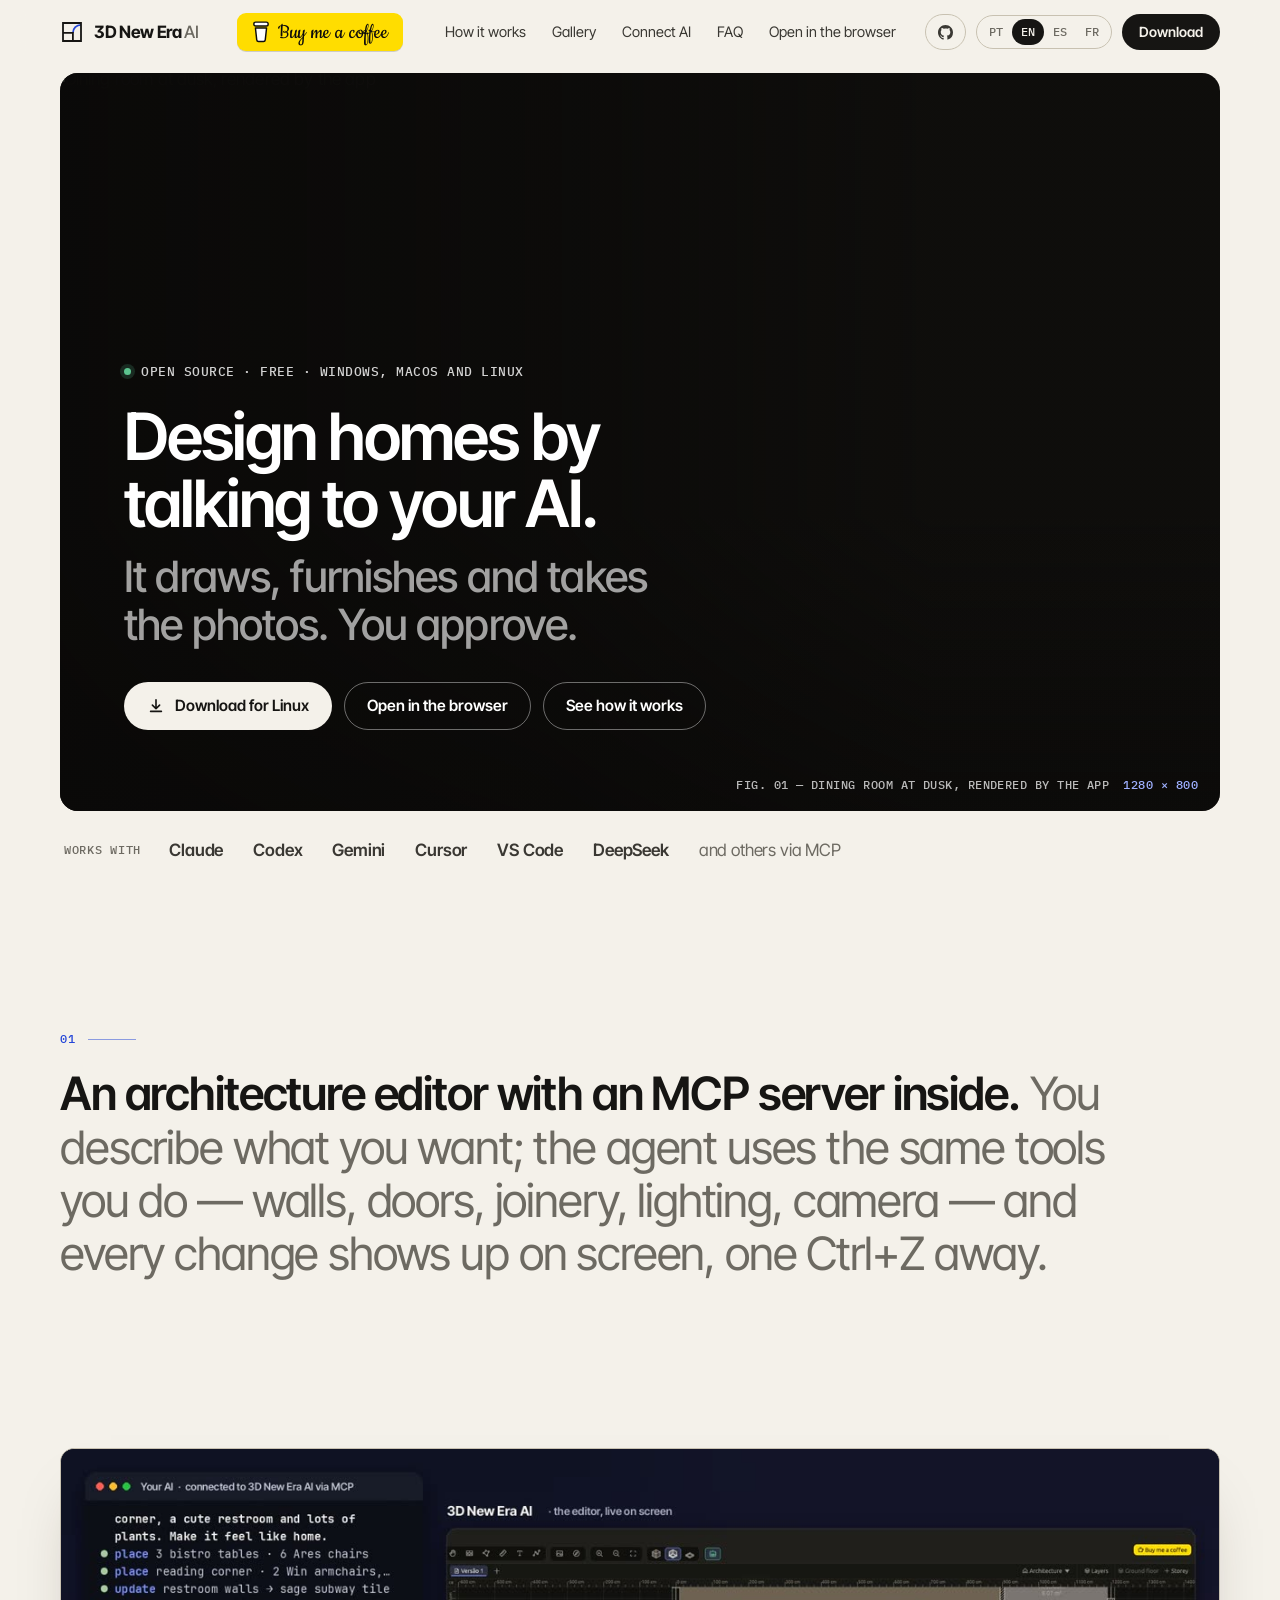
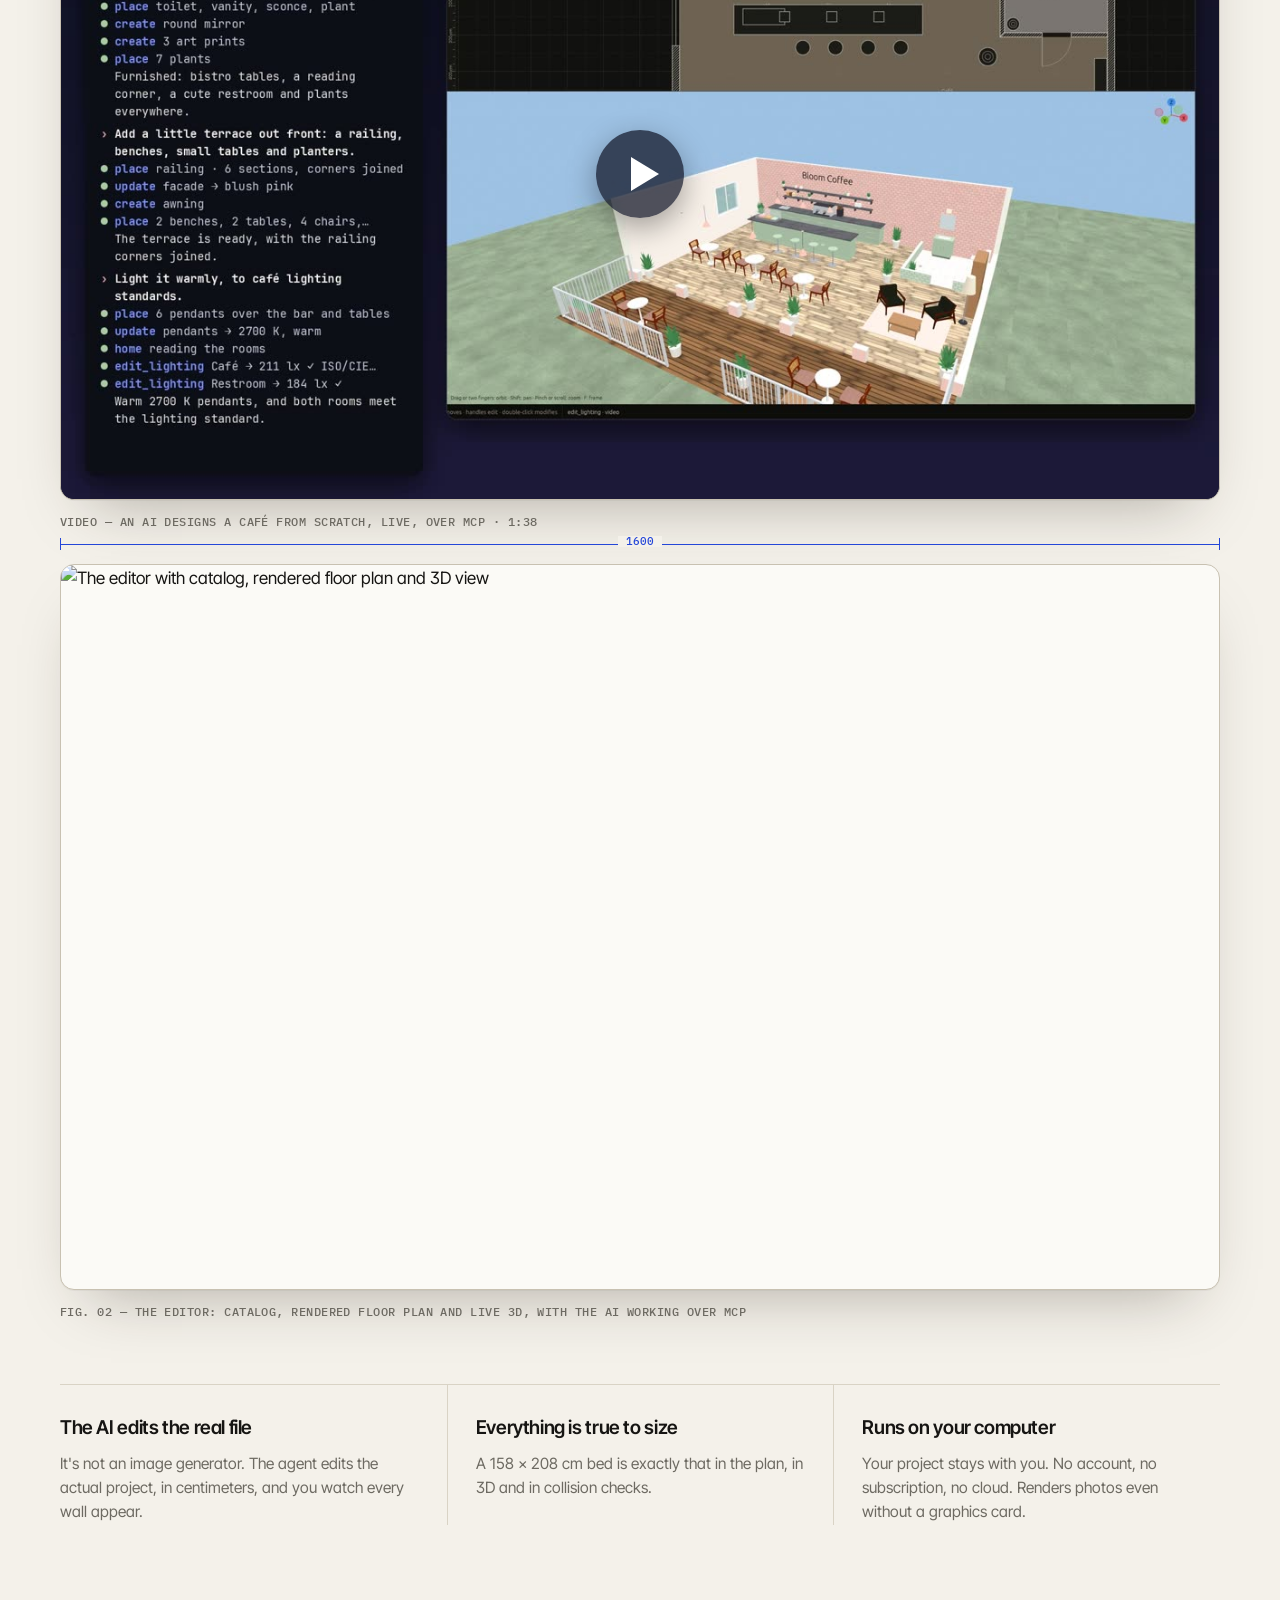
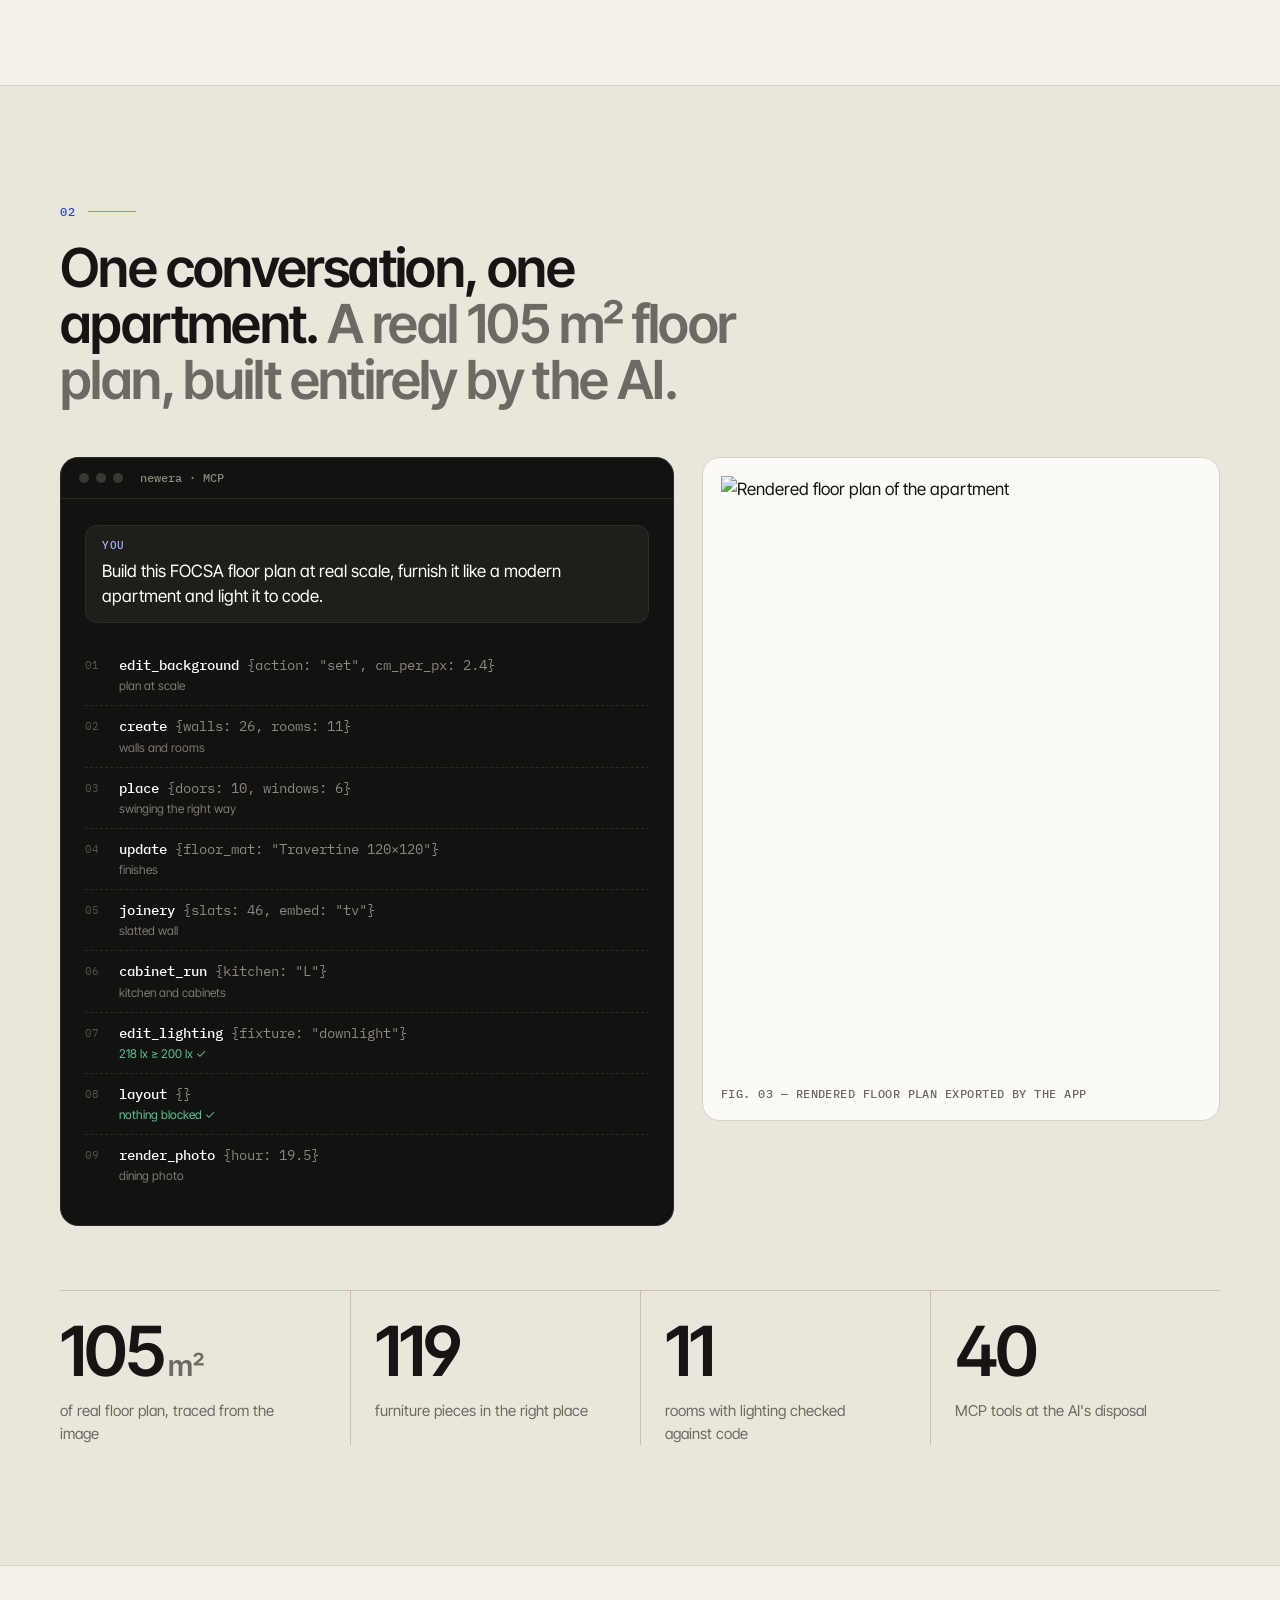
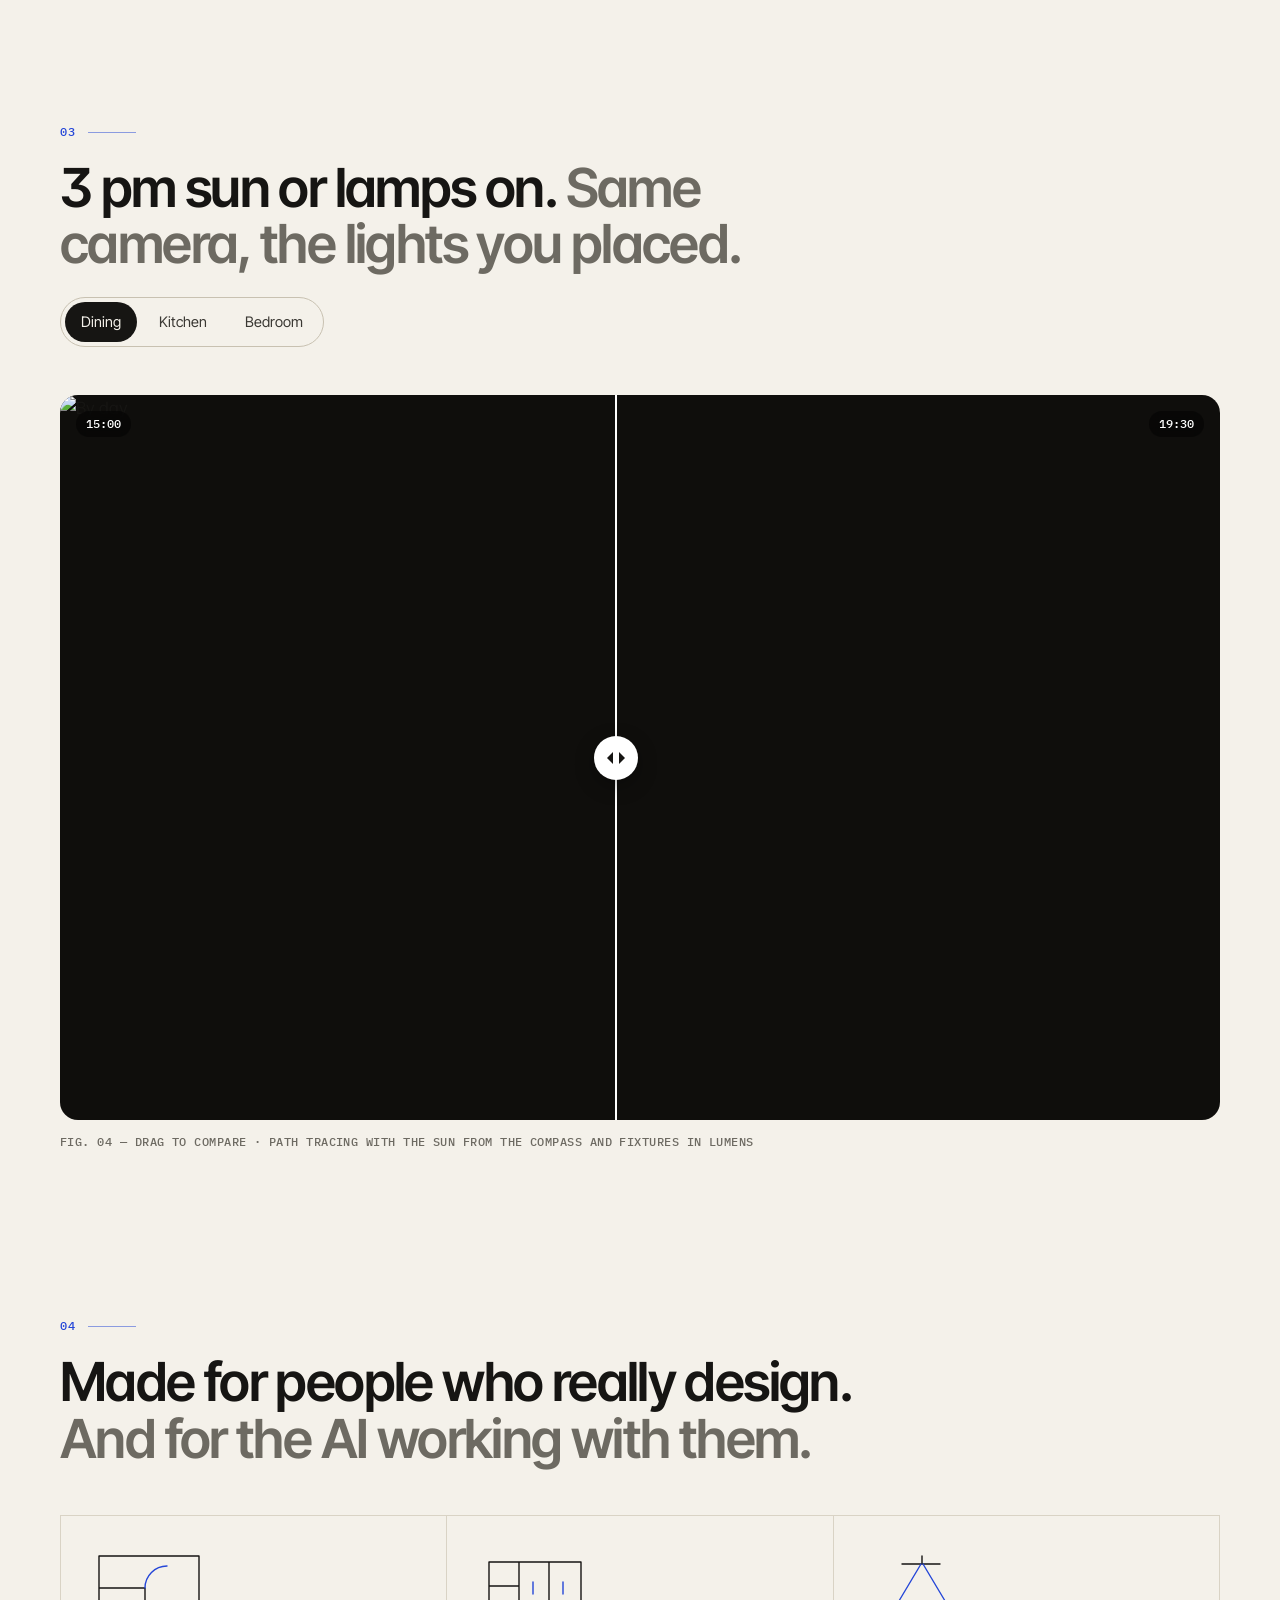
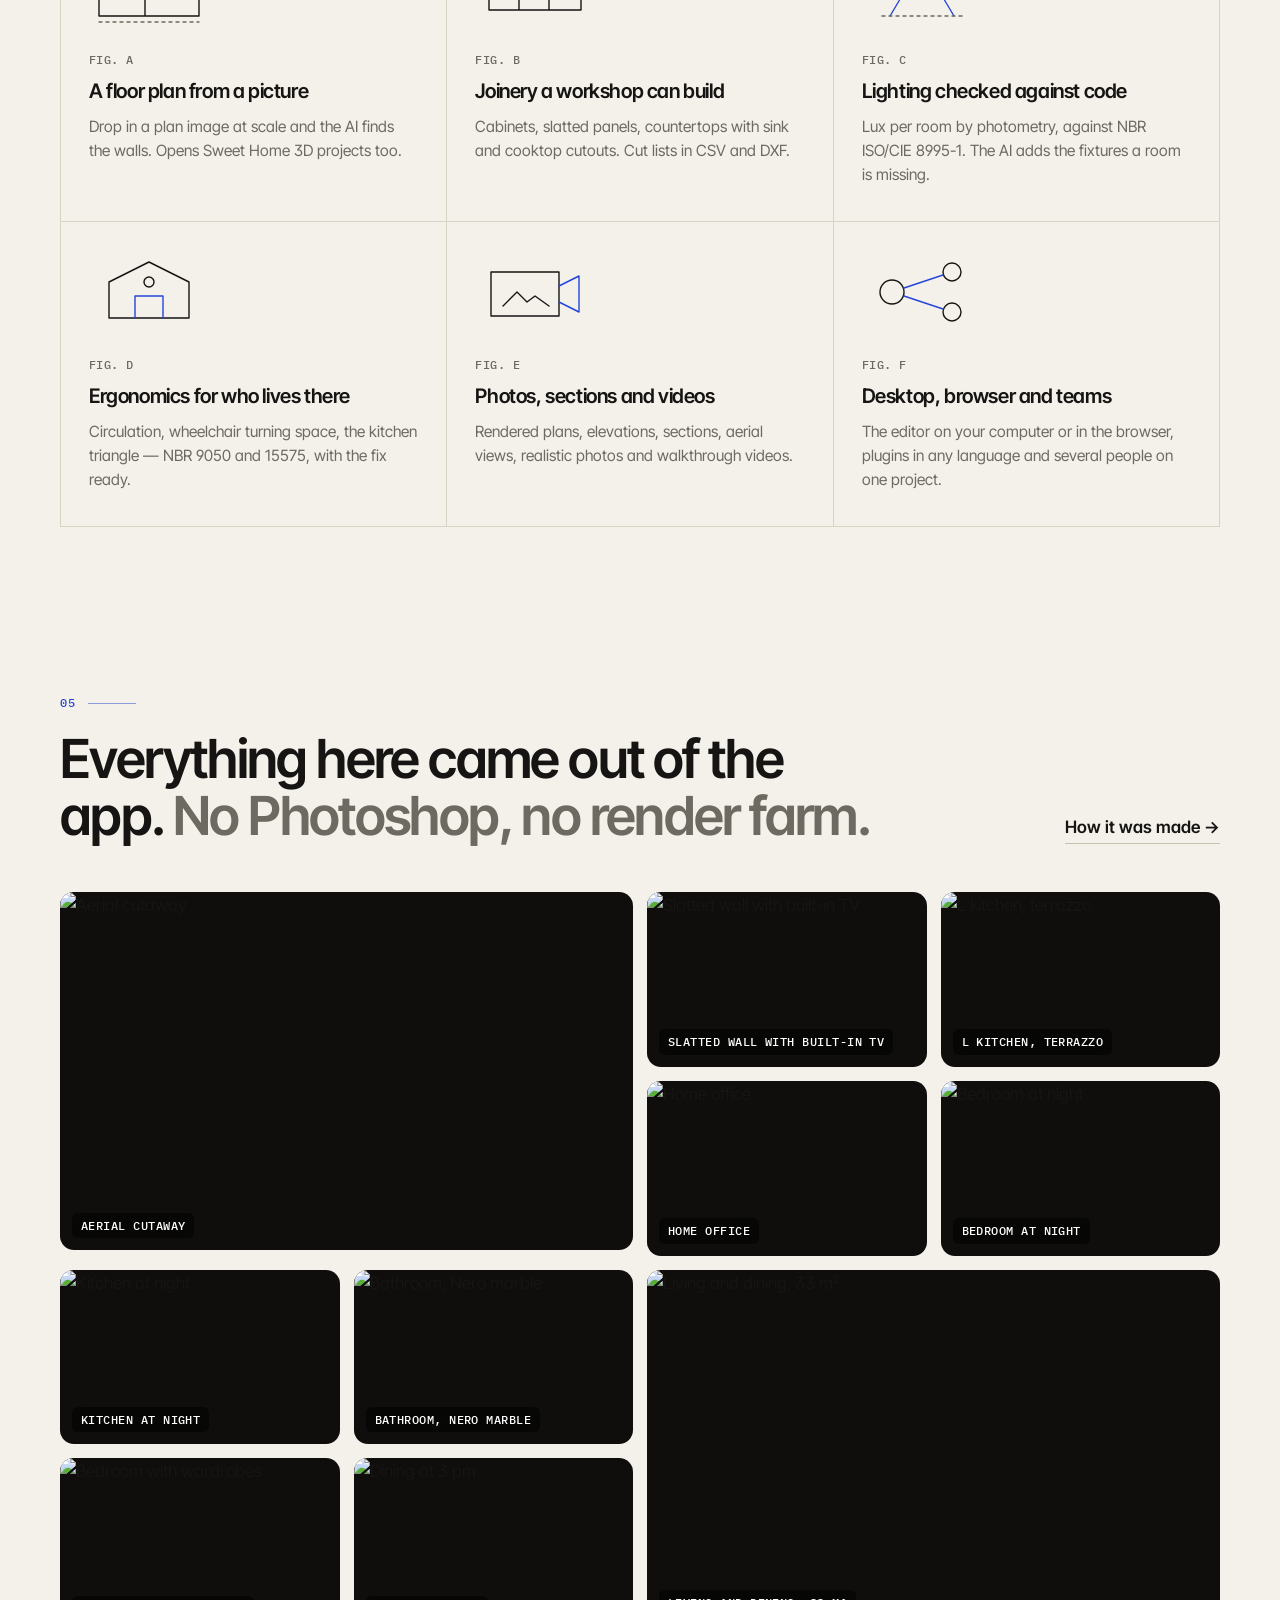
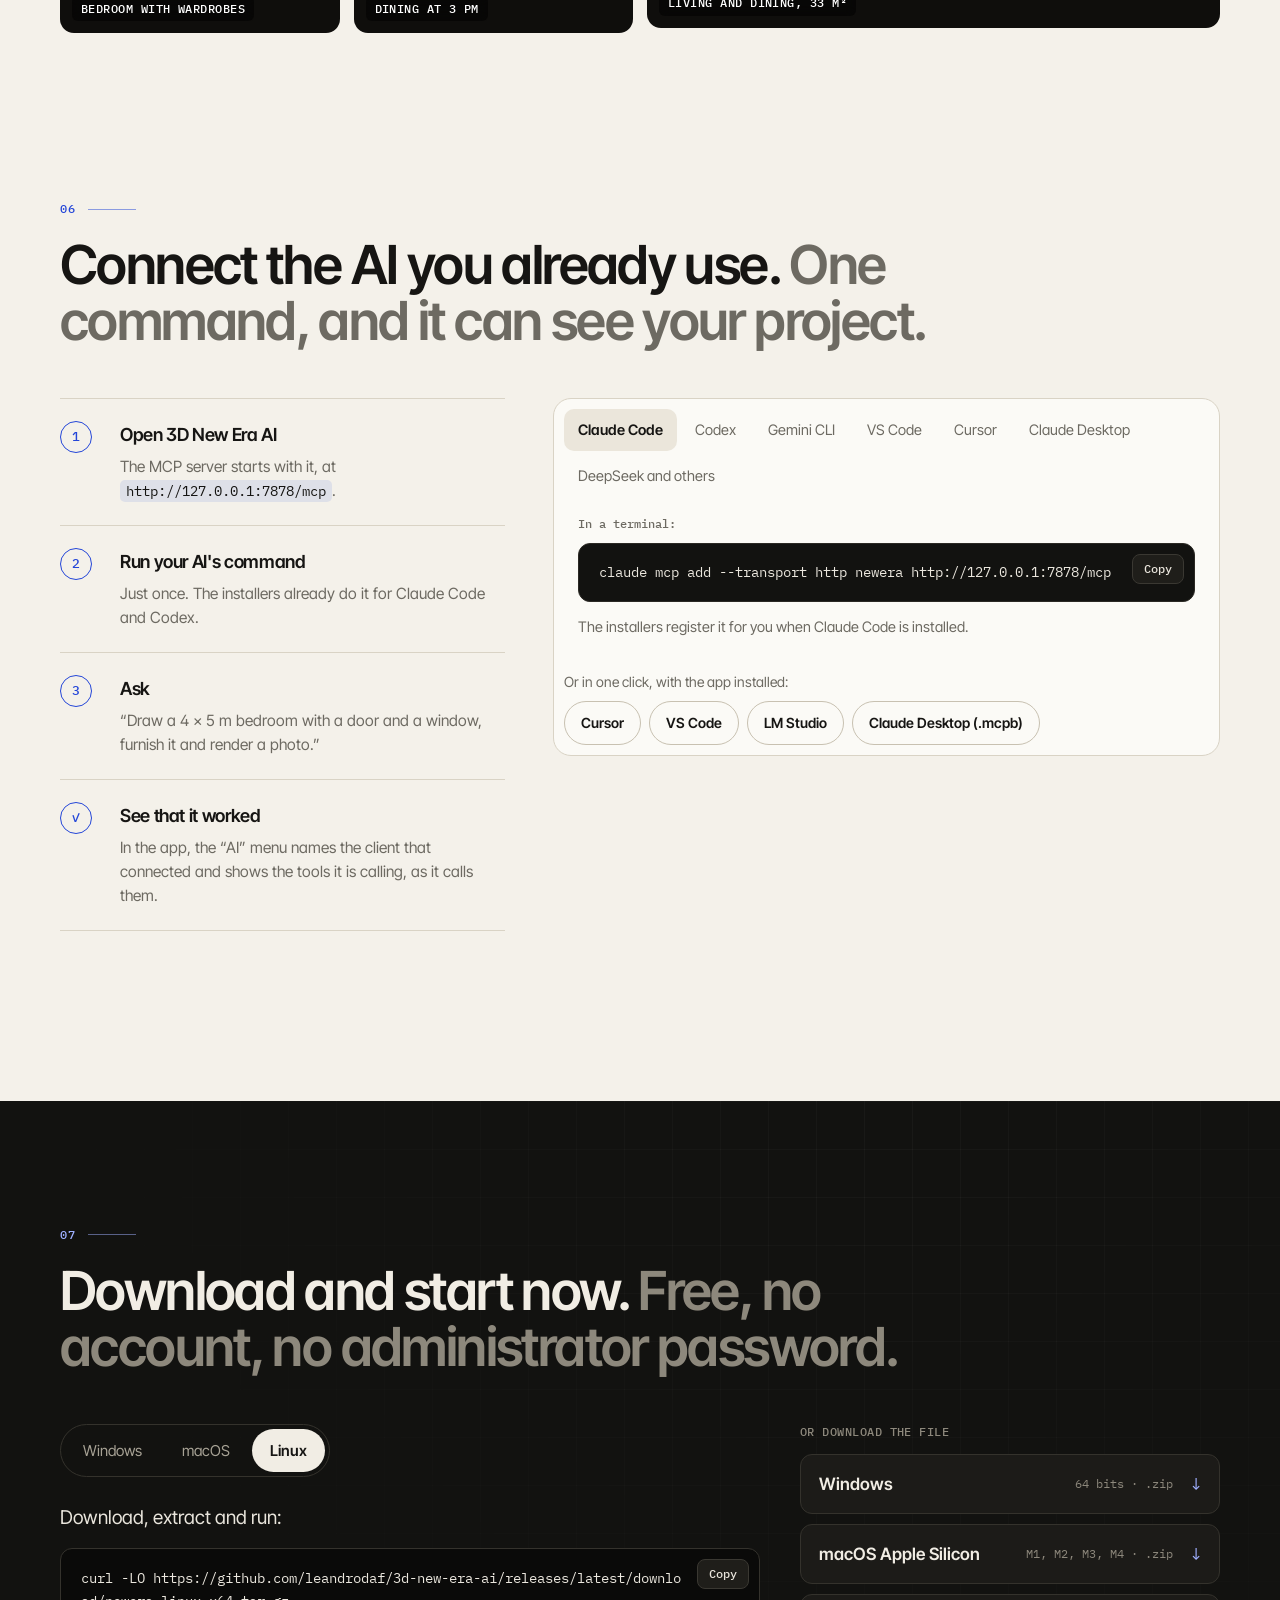
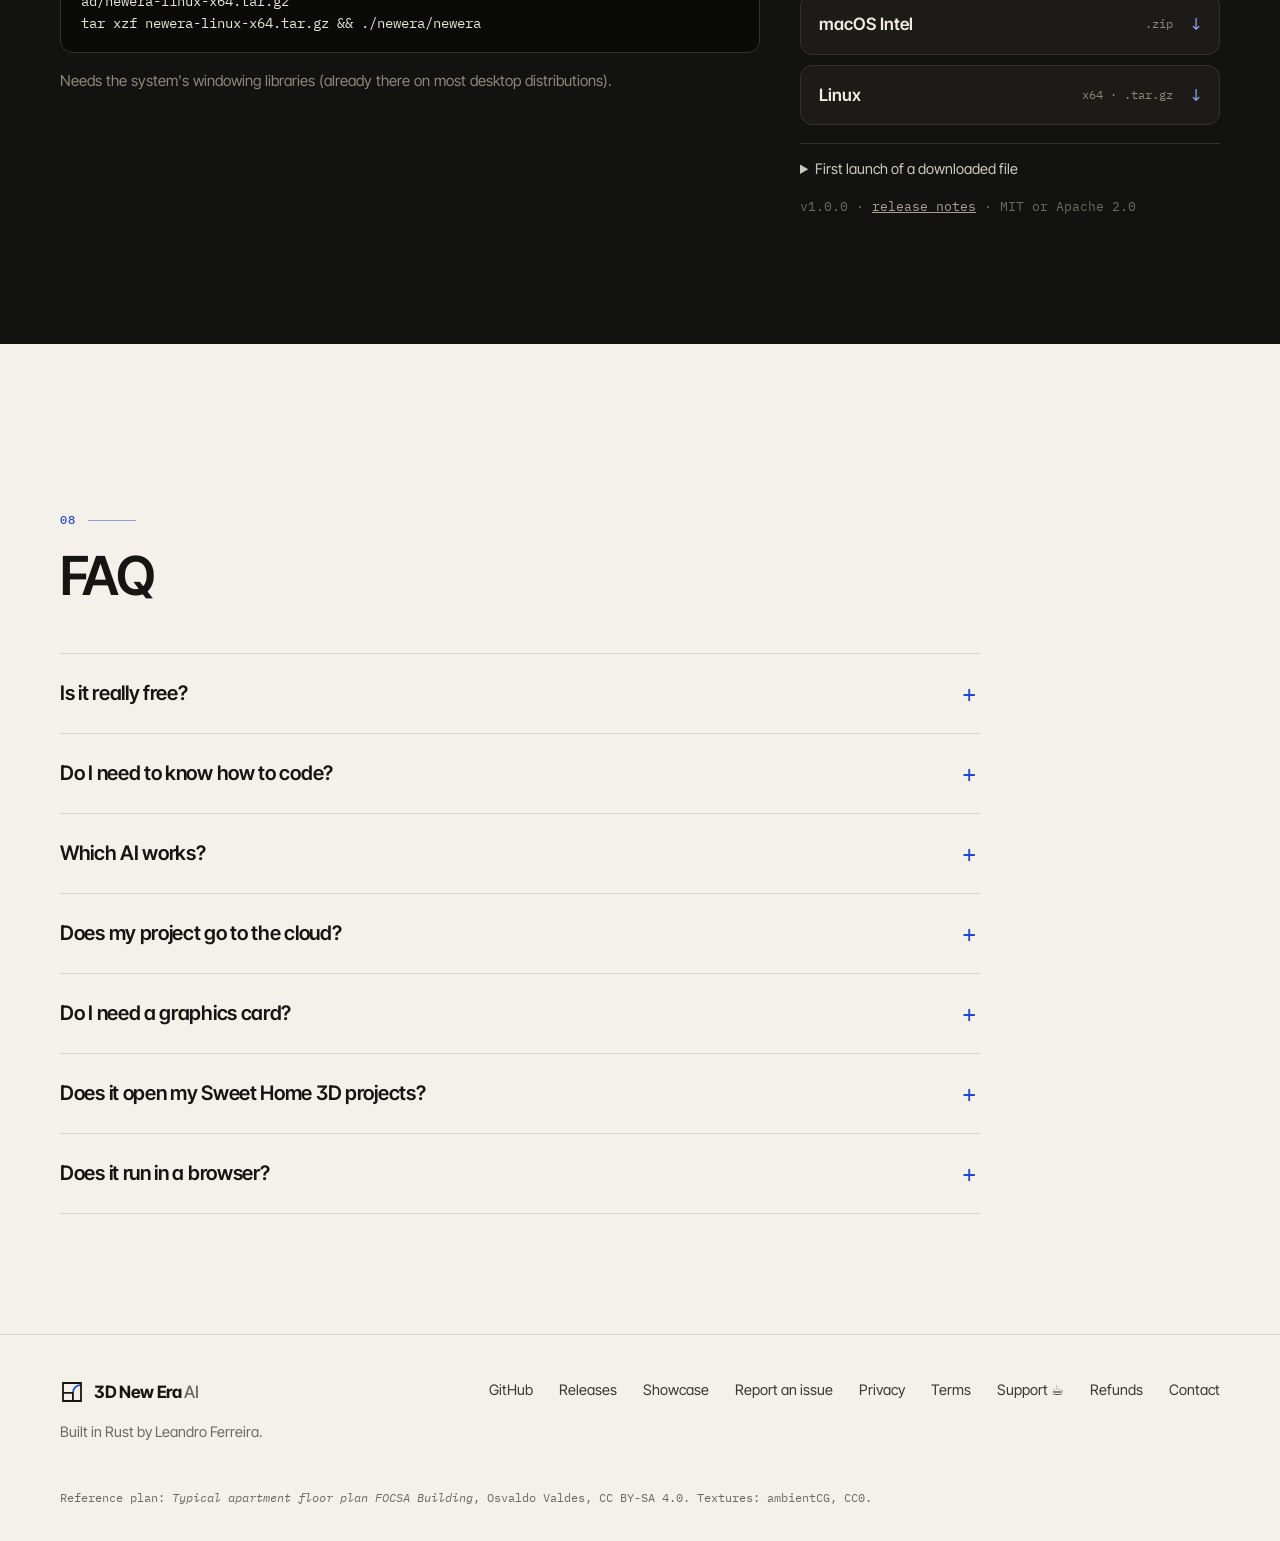
==== commit 4a08b78d: "feat(site): a Sweet Home 3D alternative page and a press kit (#170) * feat(site): a page for people " ====
--- a/site/index.html
+++ b/site/index.html
@@ -513,7 +513,7 @@
       <details><summary data-i18n="q3">Qual IA funciona?</summary><p data-i18n="a3">Qualquer app que fale MCP: Claude Code, Claude Desktop, Codex, Gemini CLI, Cursor, VS Code, Windsurf e apps como Cline e Cherry Studio, que rodam DeepSeek, Qwen, Llama e outros modelos.</p></details>
       <details><summary data-i18n="q4">Meu projeto vai para a nuvem?</summary><p data-i18n="a4">Não. O app e o servidor MCP rodam no seu computador e só aceitam conexões da própria máquina. O projeto é um arquivo <code>.newera</code> seu.</p></details>
       <details><summary data-i18n="q5">Precisa de placa de vídeo?</summary><p data-i18n="a5">Não. O 3D usa a GPU se tiver, e as fotos são renderizadas no processador — até num servidor sem tela.</p></details>
-      <details><summary data-i18n="q6">Abre meus projetos do Sweet Home 3D?</summary><p data-i18n="a6">Sim, arquivos <code>.sh3d</code> abrem com paredes, cômodos, móveis, luzes, câmeras e pavimentos.</p></details>
+      <details><summary data-i18n="q6">Abre meus projetos do Sweet Home 3D?</summary><p data-i18n="a6">Sim, arquivos <code>.sh3d</code> abrem com paredes, cômodos, móveis, luzes, câmeras e pavimentos. <a href="/sweet-home-3d-alternative/">Comparação com o Sweet Home 3D</a> (em inglês).</p></details>
       <details><summary data-i18n="q7">Roda no navegador?</summary><p data-i18n="a7">O editor completo compila para WebAssembly e roda numa aba. O suporte oficial é <b>Chrome e Edge</b> (e Safari 26, que já tem WebGPU); onde não há WebGPU — o Firefox, hoje — ele cai para WebGL e desenha tudo, mas não garantimos. Para trabalhar mesmo, baixe o aplicativo: é ele que traz o servidor MCP para a sua IA.</p></details>
     </div>
   </section>
